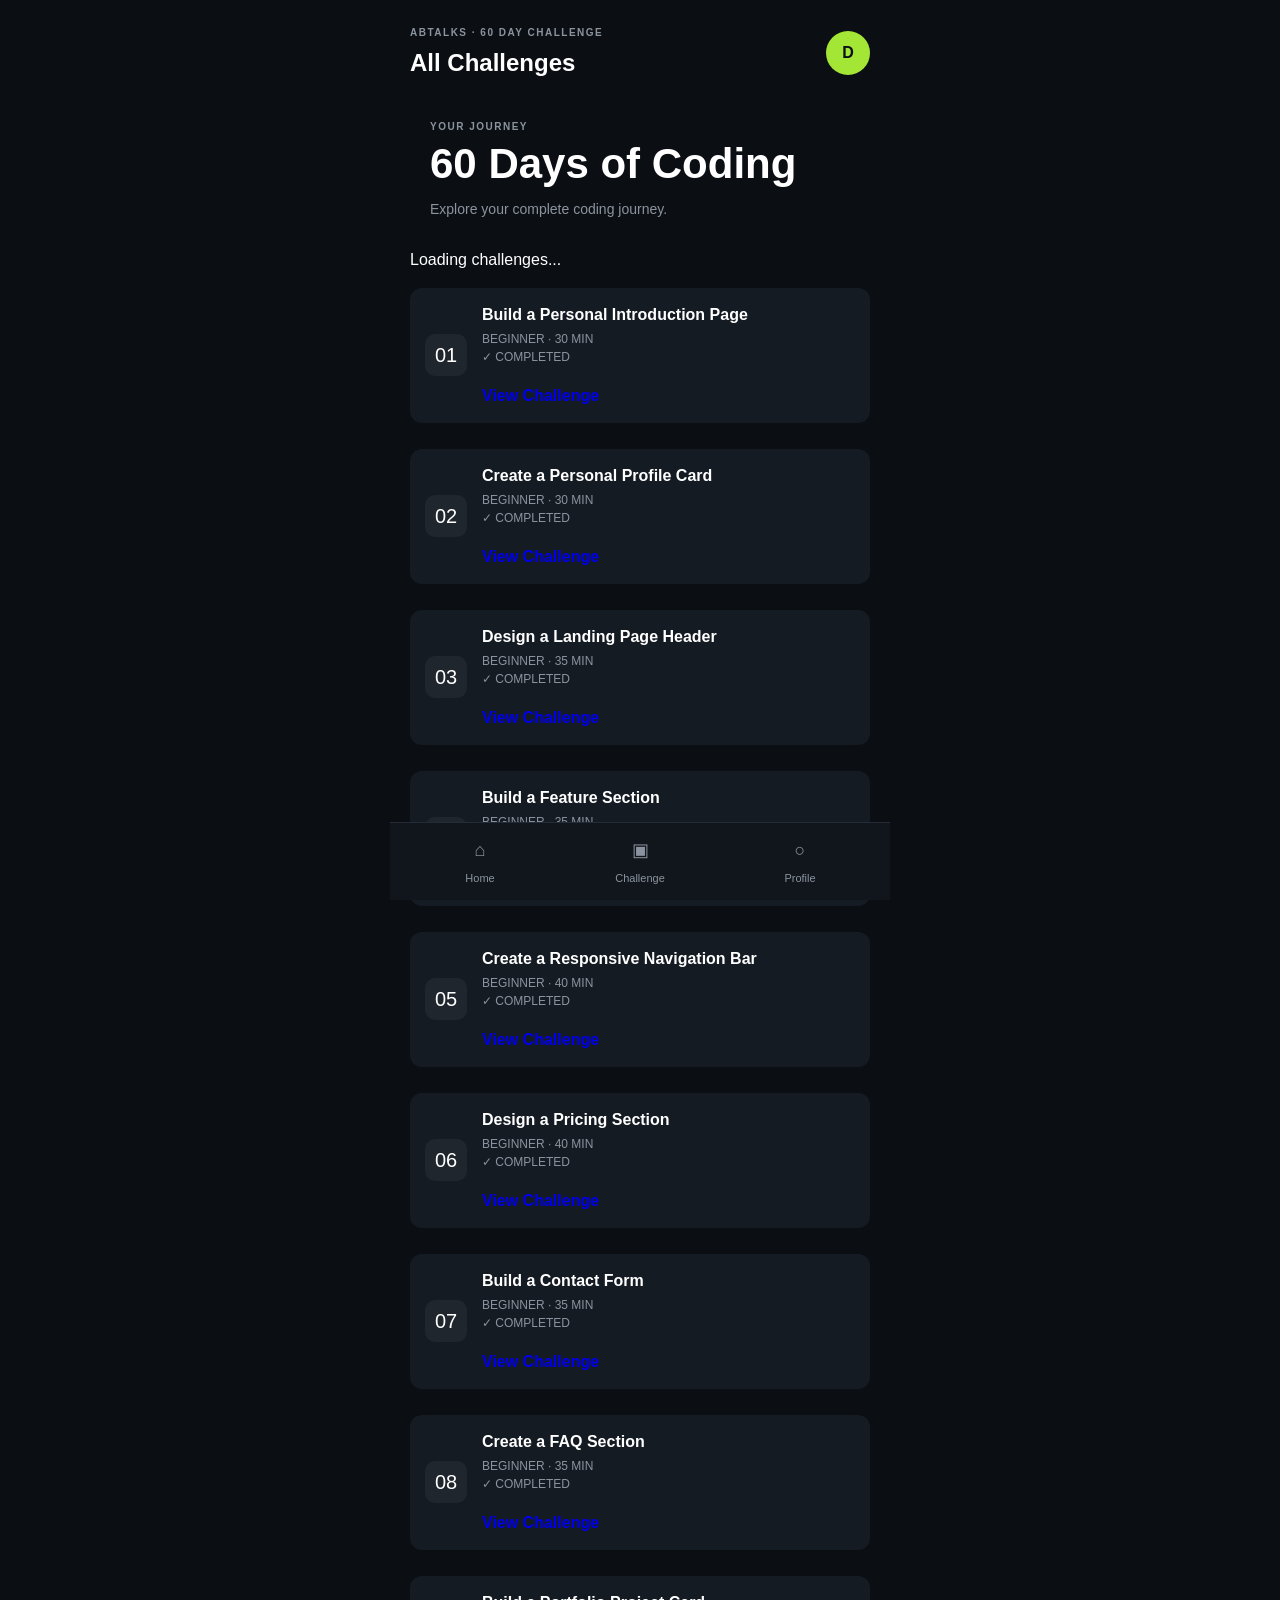
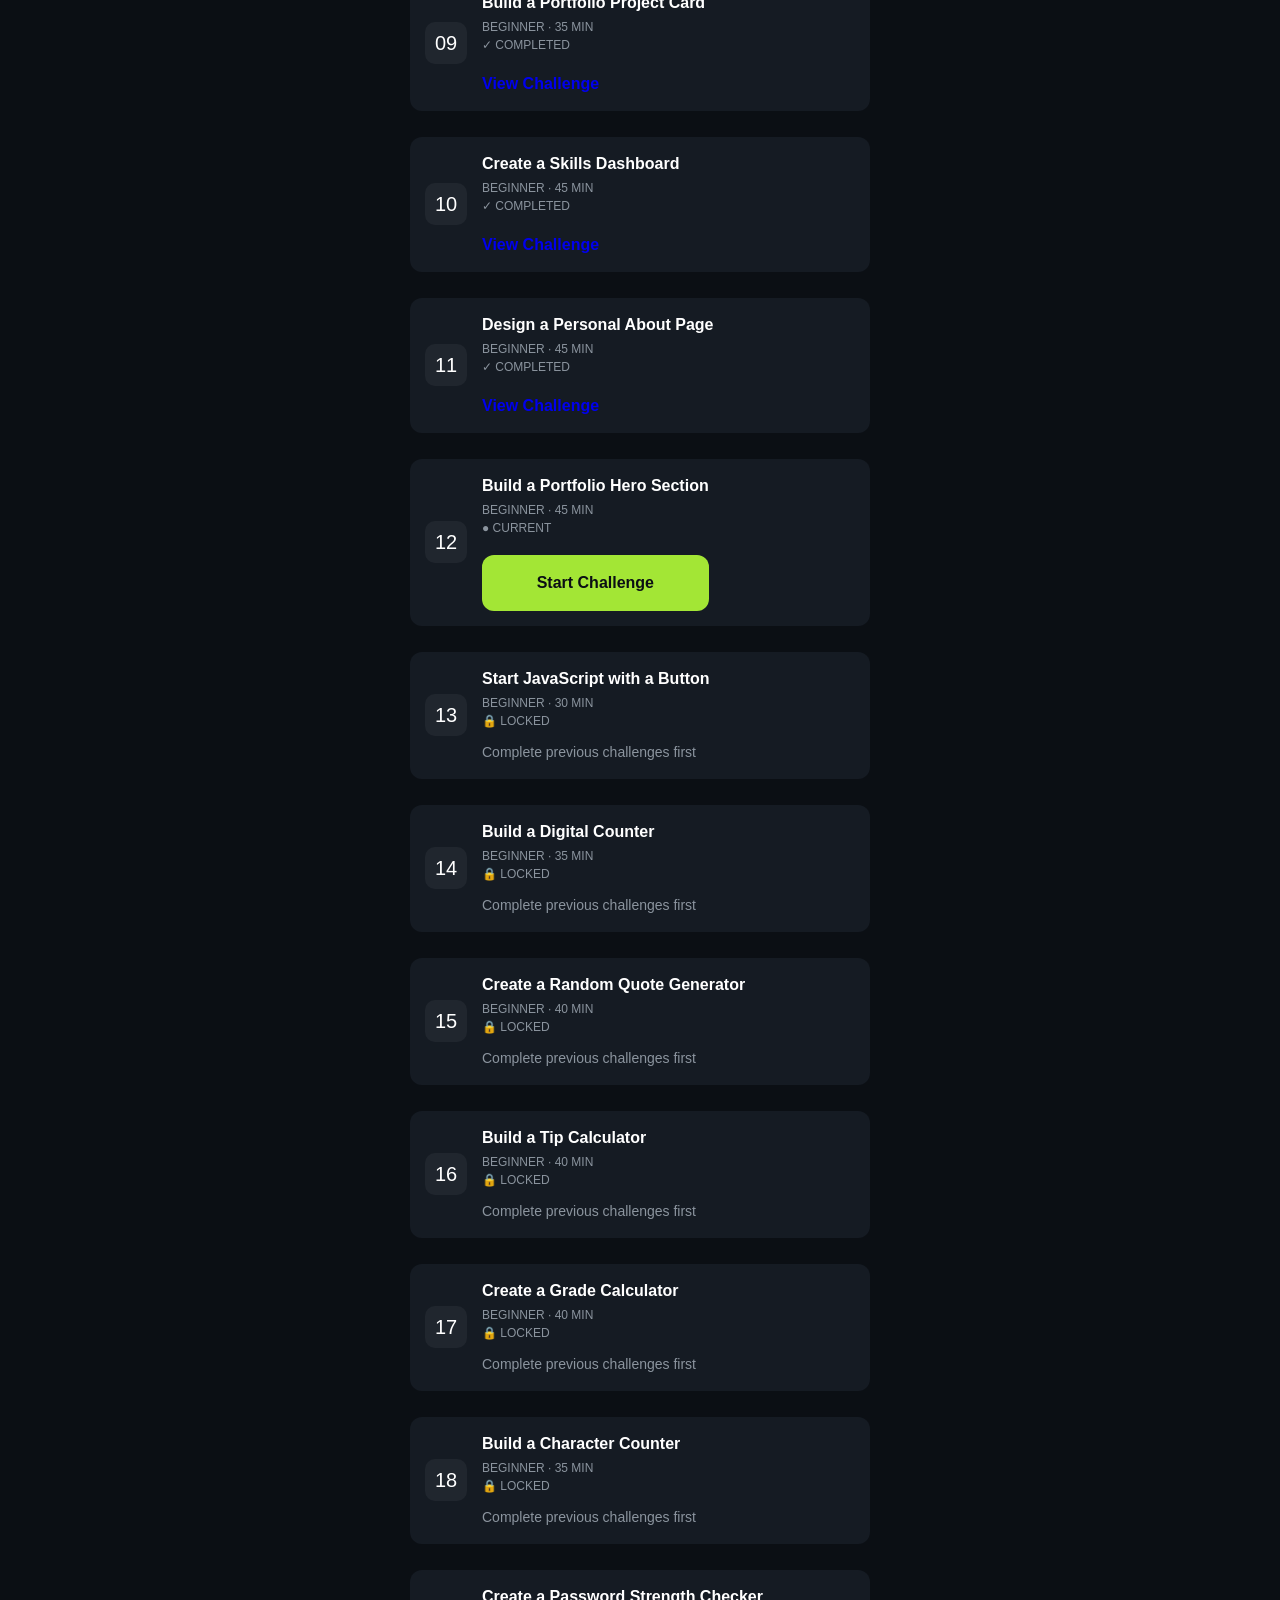
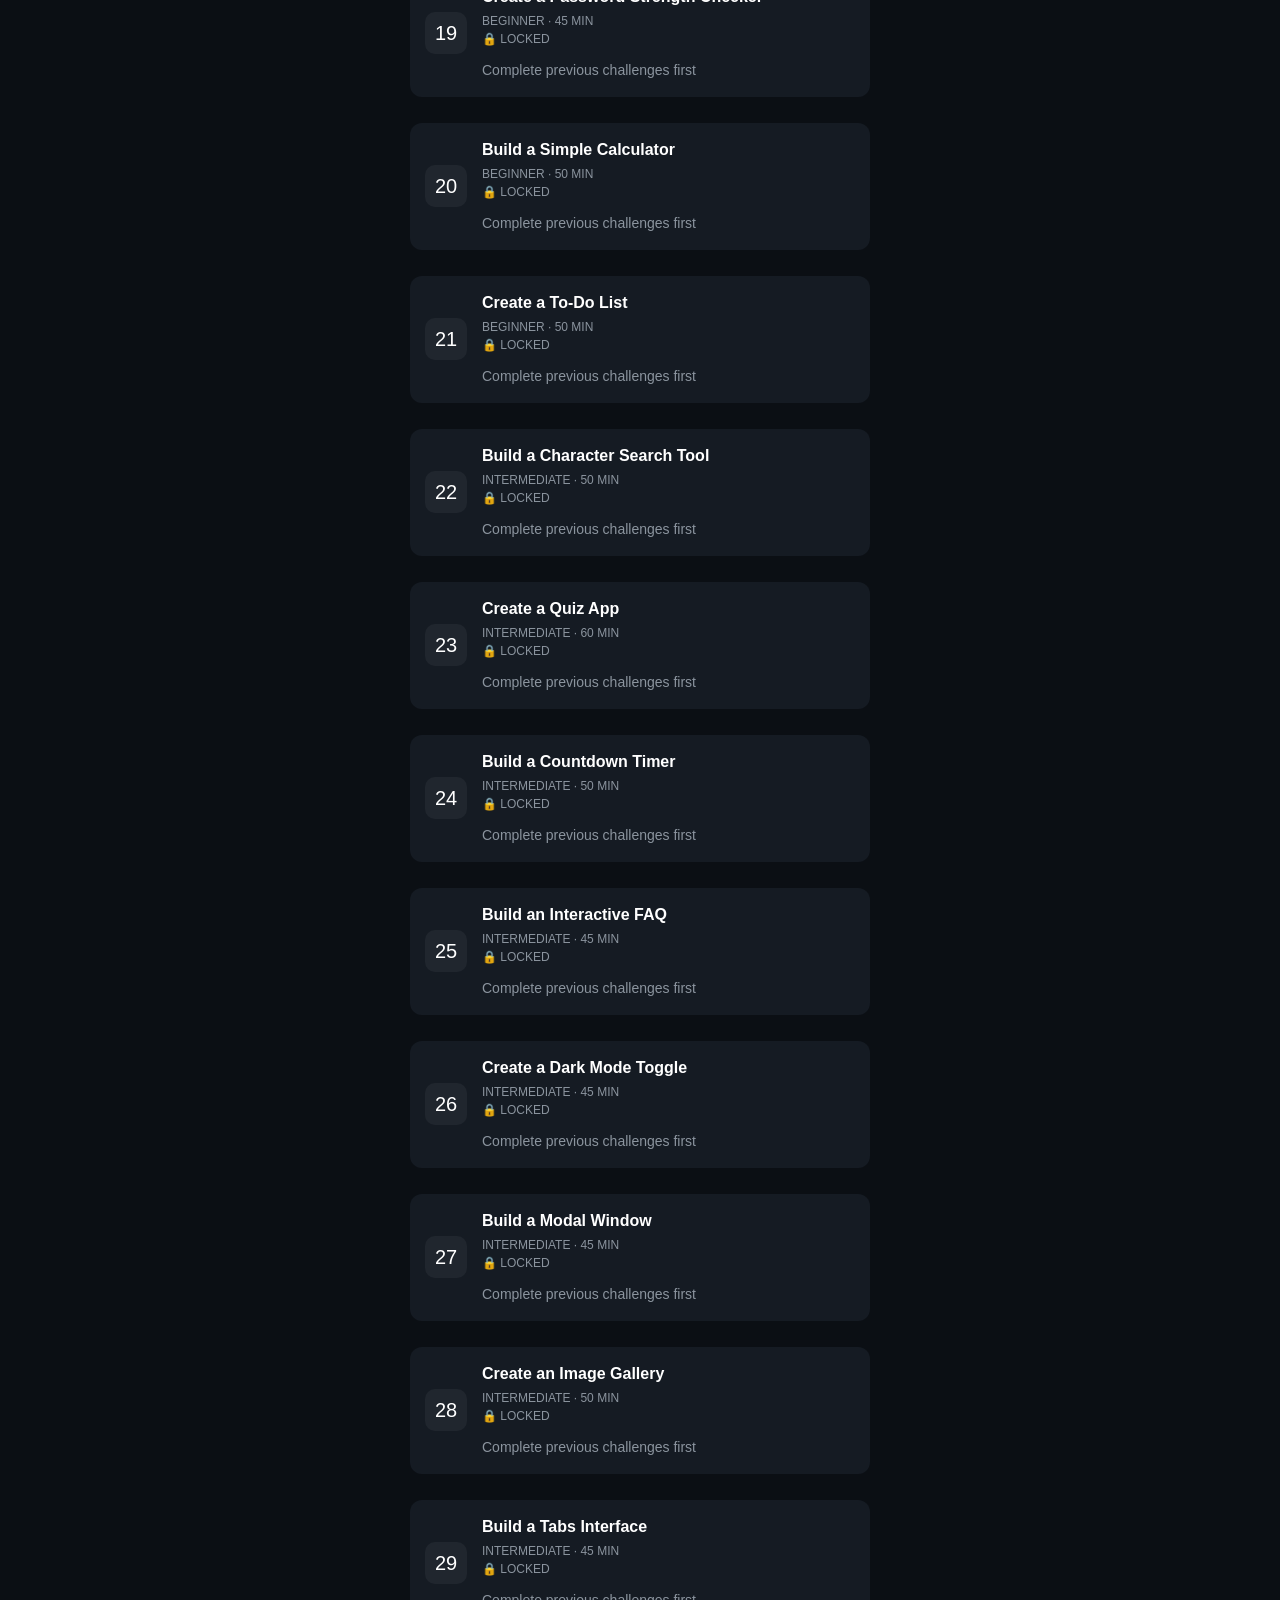
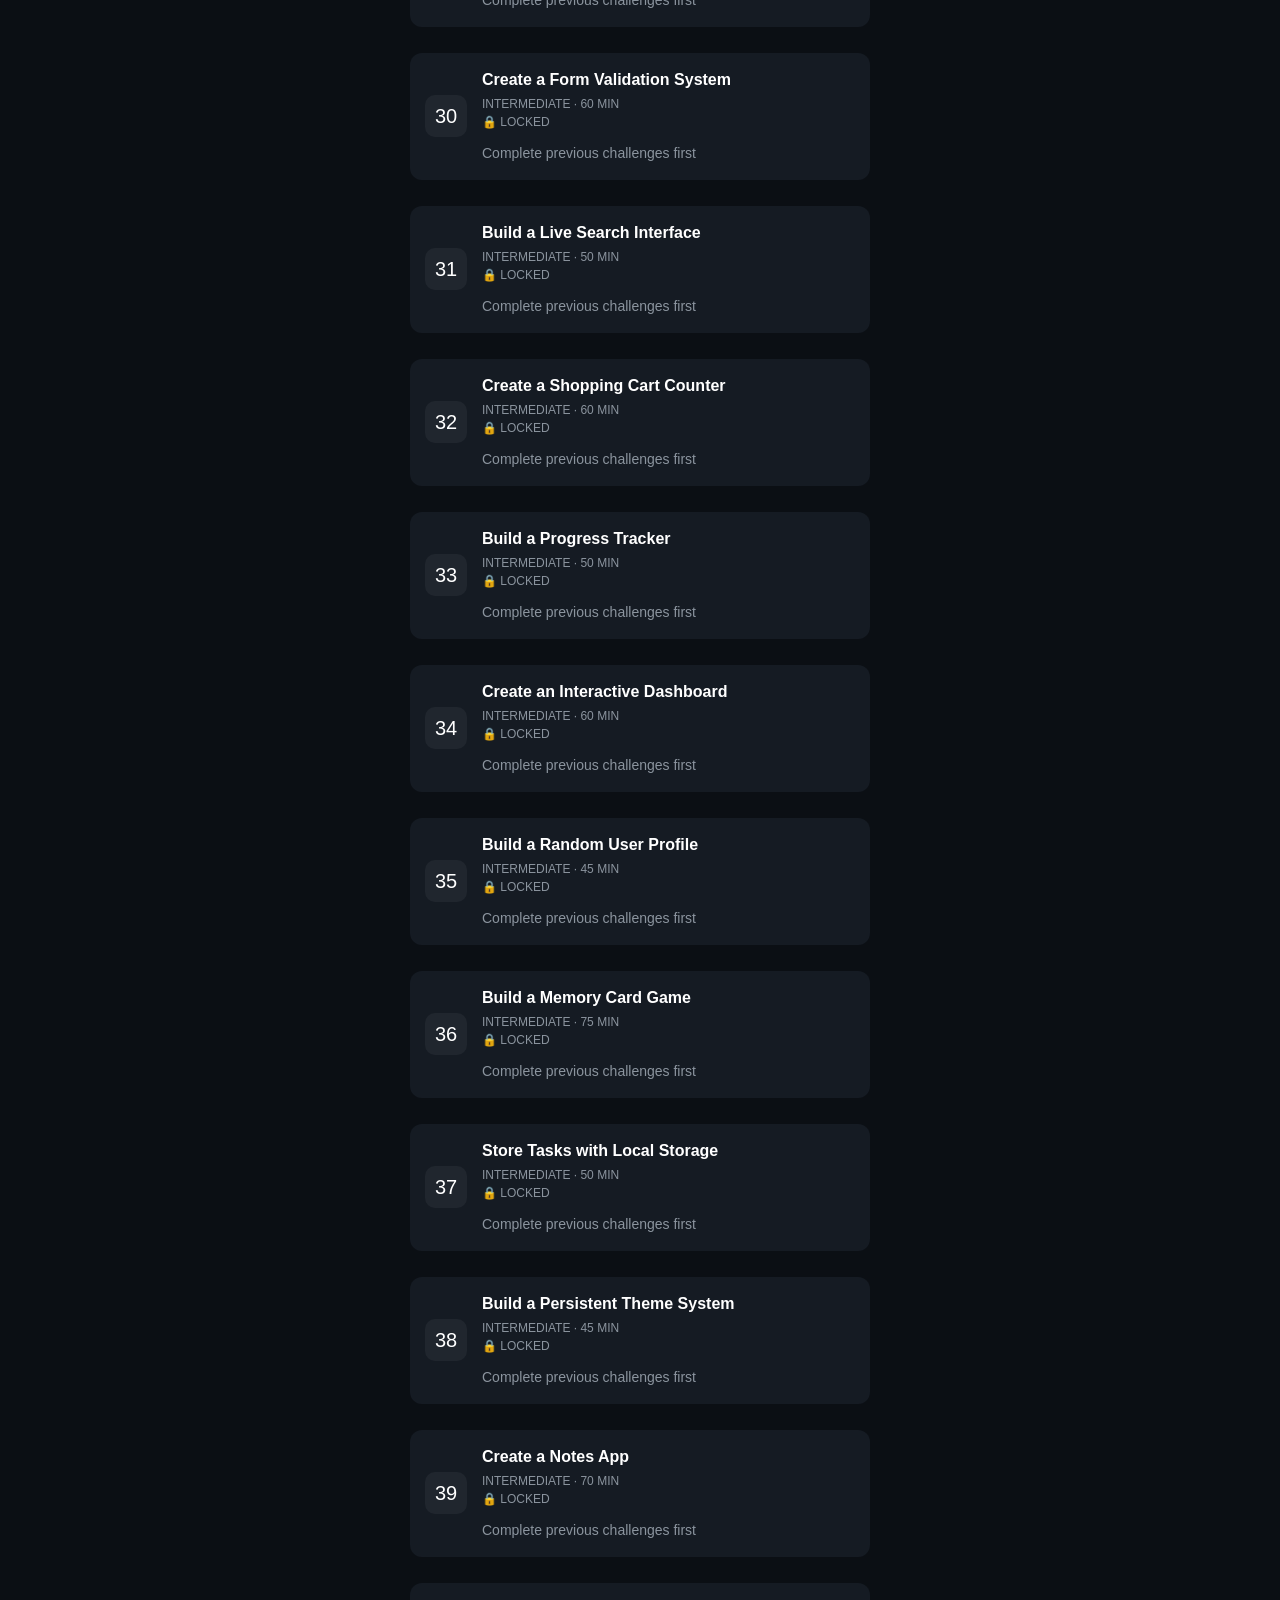
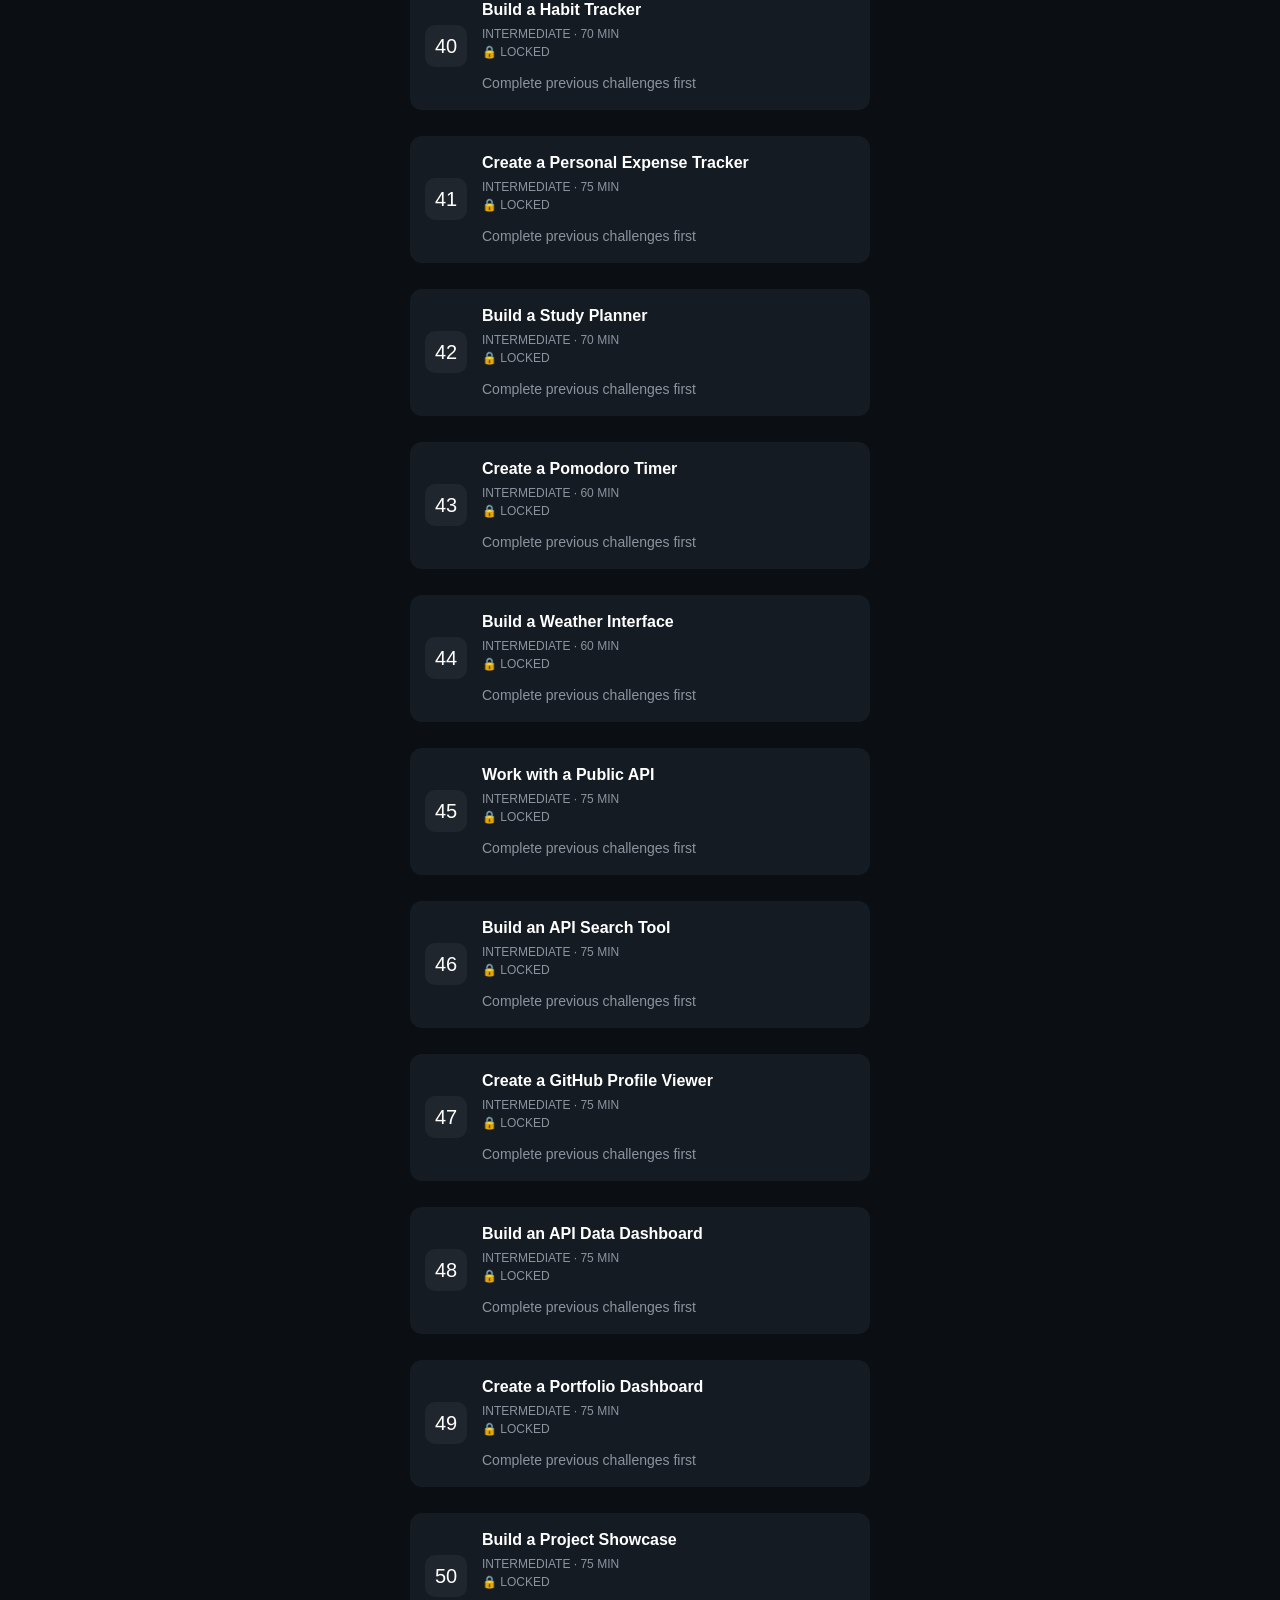
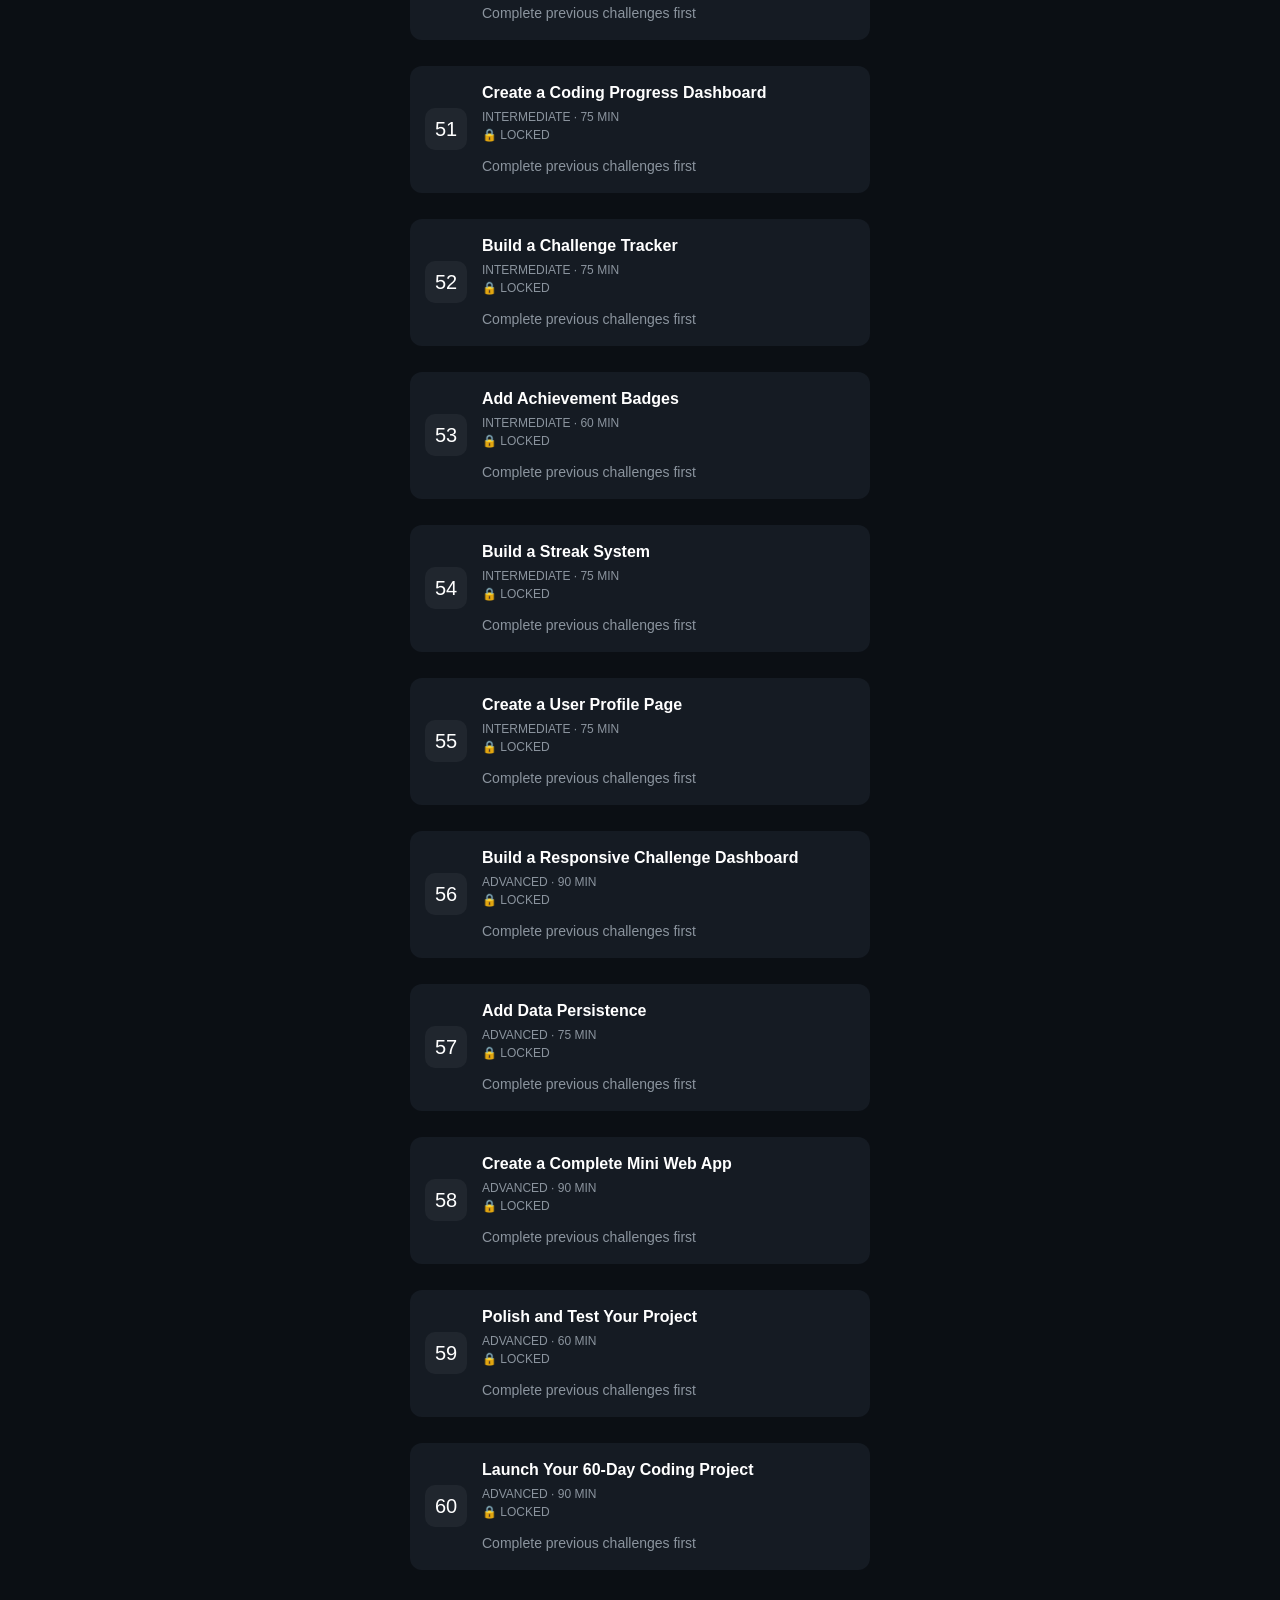
==== challenges.html @ f787226c "Add challenges.html for 60 Day Challenge" ====
<!DOCTYPE html>
<html lang="en">

<head>
    <meta charset="UTF-8">
    <meta name="viewport" content="width=device-width, initial-scale=1.0">

    <title>ABTalks - All Challenges</title>

    <link rel="stylesheet" href="style.css">
</head>

<body>

    <header class="dashboard-header">

        <div>
            <p class="small-text">
                ABTALKS · 60 DAY CHALLENGE
            </p>

            <h2>
                All Challenges
            </h2>
        </div>

        <div class="profile-circle">
            D
        </div>

    </header>


    <main>

        <section class="challenge-info">

            <p class="small-text">
                YOUR JOURNEY
            </p>

            <h1>
                60 Days of Coding
            </h1>

            <p class="muted-text">
                Explore your complete coding journey.
            </p>

        </section>


        <section class="achievement-list" id="challenge-list">

            Loading challenges...

        </section>

    </main>


    <nav class="bottom-nav">

        <a href="index.html">

            <span>⌂</span>
            Home

        </a>


        <a href="dashboard.html">

            <span>▣</span>
            Challenge

        </a>


        <a href="profile.html">

            <span>○</span>
            Profile

        </a>

    </nav>


    <script src="challenges.js"></script>


    <script>

        const challengeList =
            document.getElementById("challenge-list");


        const saved =
            localStorage.getItem(
                "abtalks-dashboard-state"
            );


        let currentDay = 12;


        if(saved)
        {

            try
            {

                const state =
                    JSON.parse(saved);


                currentDay =
                    Number(state.currentDay) || 12;

            }
            catch(error)
            {

                currentDay = 12;

            }

        }


        challenges.forEach(challenge =>
        {

            const card =
                document.createElement("div");


            card.className =
                "achievement";


            const completed =
                challenge.day < currentDay;


            const current =
                challenge.day === currentDay;


            let status = "";


            if(completed)
            {

                status =
                    "✓ COMPLETED";

            }
            else if(current)
            {

                status =
                    "● CURRENT";

            }
            else
            {

                status =
                    "🔒 LOCKED";

            }


            let action = "";


            if(completed)
            {

                action = `
                    <a href="challenge.html?day=${challenge.day}"
                       class="secondary-button">
                        View Challenge
                    </a>
                `;

            }
            else if(current)
            {

                action = `
                    <a href="challenge.html?day=${challenge.day}"
                       class="primary-button">
                        Start Challenge
                    </a>
                `;

            }
            else
            {

                action = `
                    <span class="muted-text">
                        Complete previous challenges first
                    </span>
                `;

            }


            card.innerHTML = `

                <div class="achievement-icon">
                    ${String(challenge.day).padStart(2, "0")}
                </div>


                <div>

                    <h4>
                        ${challenge.title}
                    </h4>


                    <p>
                        ${challenge.level} · ${challenge.time}
                    </p>


                    <p>
                        ${status}
                    </p>


                    <div style="margin-top: 10px;">
                        ${action}
                    </div>

                </div>

            `;


            challengeList.appendChild(card);

        });

    </script>

</body>

</html>
---- style.css ----
/* ================================
   GLOBAL STYLES
================================ */

* {
    margin: 0;
    padding: 0;
    box-sizing: border-box;
}

body {
    background-color: #0b0f14;
    color: #ffffff;
    font-family: Arial, sans-serif;
    line-height: 1.5;
}


/* ================================
   COMMON CONTAINER
================================ */

.navbar,
main {
    width: 100%;
    max-width: 500px;
    margin: auto;
    padding-left: 20px;
    padding-right: 20px;
}

main {
    padding-bottom: 120px;
}


/* ================================
   NAVBAR
================================ */

.navbar {
    min-height: 70px;
    display: flex;
    justify-content: space-between;
    align-items: center;
    border-bottom: 1px solid #20262e;
}

.logo {
    font-size: 22px;
    font-weight: bold;
    letter-spacing: -1px;
}

.nav-label {
    font-size: 10px;
    color: #8b949e;
    letter-spacing: 1px;
}


/* ================================
   HERO SECTION
================================ */

.hero {
    padding-top: 80px;
    padding-bottom: 60px;
}

.eyebrow {
    color: #a3e635;
    font-size: 12px;
    font-weight: bold;
    letter-spacing: 2px;
    margin-bottom: 20px;
}

.hero h1 {
    font-size: 48px;
    line-height: 1;
    letter-spacing: -2px;
    margin-bottom: 25px;
}

.hero-description {
    color: #9ca3af;
    font-size: 17px;
    line-height: 1.6;
    margin-bottom: 30px;
}


/* ================================
   BUTTON
================================ */

.primary-button {
    display: block;
    width: 100%;
    padding: 16px;
    background-color: #a3e635;
    color: #0b0f14;
    text-align: center;
    text-decoration: none;
    font-weight: bold;
    border-radius: 12px;
    border: none;
    cursor: pointer;
    font-family: inherit;
}


/* ================================
   STATS
================================ */

.stats {
    display: flex;
    justify-content: space-between;
    padding: 25px 0;
    border-top: 1px solid #20262e;
    border-bottom: 1px solid #20262e;
}

.stat {
    text-align: center;
    flex: 1;
}

.stat h2 {
    font-size: 30px;
}

.stat p {
    color: #8b949e;
    font-size: 12px;
    text-transform: uppercase;
}


/* ================================
   INFORMATION SECTIONS
================================ */

.how-it-works,
.why-section,
.final-cta {
    padding-top: 70px;
    padding-bottom: 40px;
}

.section-label {
    color: #a3e635;
    font-size: 11px;
    font-weight: bold;
    letter-spacing: 2px;
    margin-bottom: 12px;
}

.how-it-works h2,
.why-section h2,
.final-cta h2 {
    font-size: 32px;
    line-height: 1.1;
    margin-bottom: 30px;
}


/* ================================
   STEPS
================================ */

.step {
    display: flex;
    gap: 20px;
    padding: 20px 0;
    border-bottom: 1px solid #20262e;
}

.step > span {
    color: #a3e635;
    font-weight: bold;
    font-size: 13px;
}

.step h3 {
    margin-bottom: 5px;
}

.step p {
    color: #8b949e;
    font-size: 14px;
}


/* ================================
   WHY SECTION
================================ */

.why-section {
    border-top: 1px solid #20262e;
}

.why-section > p:last-child {
    color: #9ca3af;
    font-size: 16px;
}


/* ================================
   FINAL CTA
================================ */

.final-cta {
    padding-bottom: 80px;
}


/* ================================
   DASHBOARD HEADER
================================ */

.dashboard-header {
    max-width: 500px;
    margin: 0 auto 22px;
    padding: 25px 20px 16px;
    display: flex;
    justify-content: space-between;
    align-items: center;
}

.small-text {
    color: #8b949e;
    font-size: 10px;
    font-weight: bold;
    letter-spacing: 1.5px;
    margin-bottom: 5px;
}

.profile-circle {
    width: 44px;
    height: 44px;
    border-radius: 50%;
    background-color: #a3e635;
    color: #0b0f14;
    display: flex;
    align-items: center;
    justify-content: center;
    font-weight: bold;
}


/* ================================
   CHALLENGE INFORMATION
================================ */

.challenge-info {
    max-width: 500px;
    margin: 0 auto 26px;
    padding: 0 20px;
}

.challenge-info h1 {
    font-size: 42px;
    margin: 8px 0 12px;
    line-height: 1.05;
}

.challenge-info .muted-text {
    margin-top: 10px;
    color: #8b949e;
    font-size: 14px;
    line-height: 1.7;
    max-width: 90%;
}

.challenge-info h1 span {
    color: #8b949e;
    font-size: 22px;
}

.muted-text {
    color: #8b949e;
    font-size: 14px;
}


/* ================================
   CURRENT STREAK
================================ */

.streak-card {
    max-width: 460px;
    margin: 0 auto 24px;
    padding: 24px;
    background-color: #151b23;
    border-radius: 20px;
    border: 1px solid rgba(163, 230, 53, 0.12);
    box-shadow: 0 10px 24px rgba(0, 0, 0, 0.18);
}

.streak-top {
    display: flex;
    justify-content: space-between;
    align-items: center;
    margin-bottom: 18px;
}

.streak-top span {
    color: #a3e635;
    font-size: 11px;
    font-weight: 700;
    letter-spacing: 1px;
    text-transform: uppercase;
}

.streak-card h2 {
    font-size: 46px;
    margin-bottom: 14px;
}

.streak-card p {
    color: #8b949e;
    font-size: 14px;
    line-height: 1.7;
}

/* ================================
   PROGRESS BAR
================================ */

.progress-section {
    max-width: 460px;
    margin: 0 auto 24px;
    padding: 0 20px 10px;
}

.section-heading {
    display: flex;
    justify-content: space-between;
    align-items: center;
    margin-bottom: 16px;
}

.section-heading h3 {
    font-size: 16px;
}

.section-heading strong {
    color: #a3e635;
}

.progress-bar {
    width: 100%;
    height: 8px;
    background-color: #252c35;
    border-radius: 20px;
    overflow: hidden;
}

.progress-fill {
    width: 20%;
    height: 100%;
    background-color: #a3e635;
    border-radius: 20px;
}


/* ================================
   MISSION CARD
================================ */

.mission-card {
    max-width: 460px;
    margin: 0 auto 34px;
    padding: 28px;
    background-color: #151b23;
    border-radius: 18px;
}

.mission-card h2 {
    font-size: 26px;
    line-height: 1.2;
    margin: 10px 0 14px;
}

.mission-card > p {
    color: #8b949e;
    line-height: 1.7;
    margin-bottom: 18px;
}

.mission-details {
    display: flex;
    gap: 10px;
    margin: 20px 0 24px;
}

.mission-details span {
    background-color: #20262e;
    padding: 7px 10px;
    border-radius: 8px;
    color: #c9d1d9;
    font-size: 11px;
}

.mission-card .primary-button {
    margin-top: 10px;
}


/* ================================
   ACHIEVEMENTS
================================ */

.achievements {
    max-width: 460px;
    margin: auto;
    padding: 0 20px 100px;
}

.achievement {
    display: flex;
    align-items: center;
    gap: 15px;
    padding: 15px;
    margin-bottom: 10px;
    background-color: #151b23;
    border-radius: 12px;
}

.achievement-icon {
    width: 42px;
    height: 42px;
    display: flex;
    align-items: center;
    justify-content: center;
    background-color: #20262e;
    border-radius: 10px;
    font-size: 20px;
}

.achievement h4 {
    margin-bottom: 3px;
}

.achievement p {
    color: #8b949e;
    font-size: 12px;
}


/* ================================
   BOTTOM NAVIGATION
================================ */

.bottom-nav {
    position: fixed;
    bottom: 0;
    left: 50%;
    transform: translateX(-50%);
    width: 100%;
    max-width: 500px;
    background-color: #11161d;
    border-top: 1px solid #252c35;
    display: flex;
    justify-content: space-around;
    padding: 14px 10px;
    z-index: 5;
}

.bottom-nav a {
    color: #8b949e;
    text-decoration: none;
    font-size: 11px;
    display: flex;
    flex-direction: column;
    align-items: center;
    gap: 6px;
    min-width: 60px;
}

.bottom-nav a span {
    font-size: 18px;
}

.bottom-nav a.active {
    color: #a3e635;
}


/* ================================
   RESPONSIVE DESIGN
================================ */

@media (max-width: 600px) {

    .hero h1 {
        font-size: 40px;
    }

    .challenge-info h1 {
        font-size: 36px;
    }

    .streak-card,
    .progress-section,
    .mission-card,
    .achievements {
        padding-left: 16px;
        padding-right: 16px;
    }

    .mission-card {
        margin-left: 0;
        margin-right: 0;
    }

    .progress-section {
        padding-bottom: 20px;
    }

}

/* 60-Day Challenge List */

#challenge-list {
    display: flex;
    flex-direction: column;
    gap: 16px;
}

#challenge-list .achievement {
    transition: transform 0.2s ease;
}

#challenge-list .achievement:hover {
    transform: translateY(-2px);
}

#challenge-list .achievement a {
    display: inline-block;
    margin-top: 8px;
    text-decoration: none;
    font-weight: 600;
}

/* Dashboard Action Buttons */

.dashboard-actions {
    display: flex;
    flex-wrap: wrap;
    gap: 10px;
    margin-top: 16px;
}

.dashboard-actions a {
    text-decoration: none;
}

.dashboard-actions .secondary-button {
    display: inline-block;
    padding: 10px 14px;
    font-size: 14px;
    border-radius: 8px;
}

.dashboard-actions .primary-button {
    text-decoration: none;
}
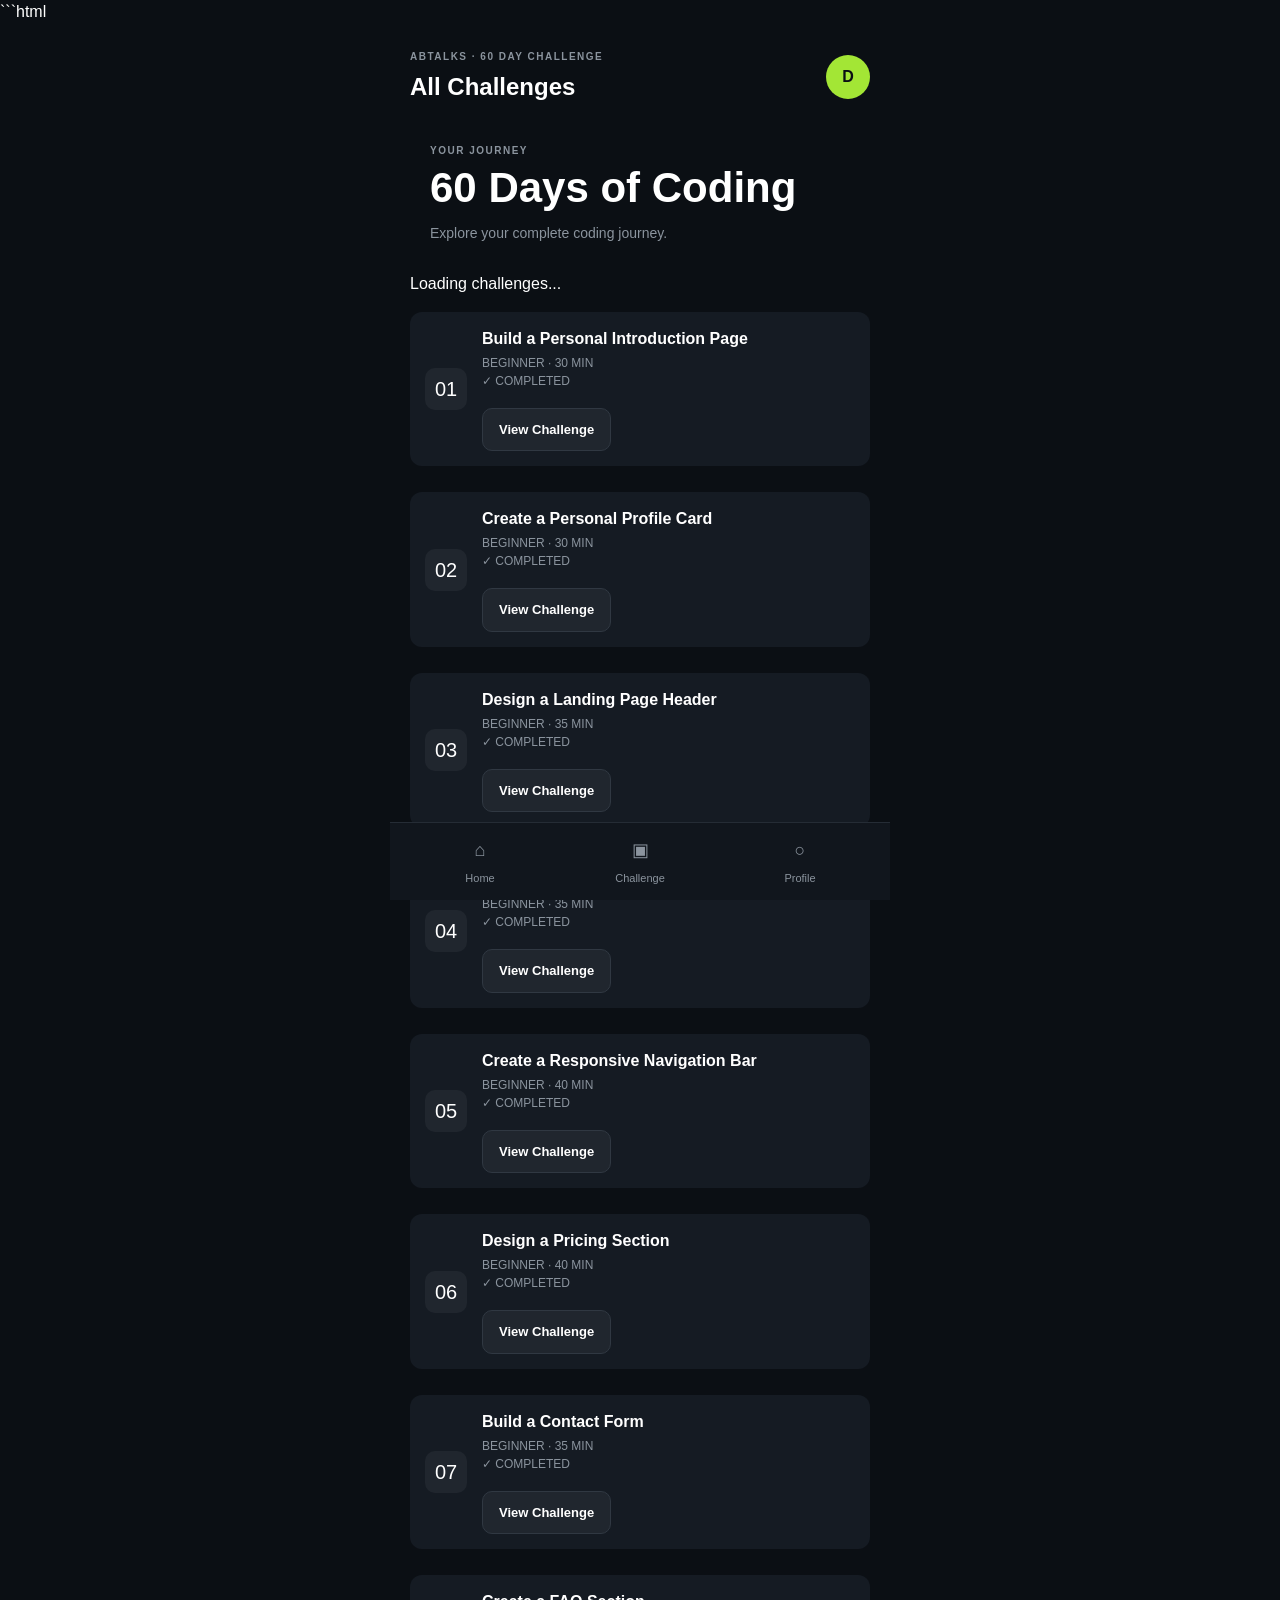
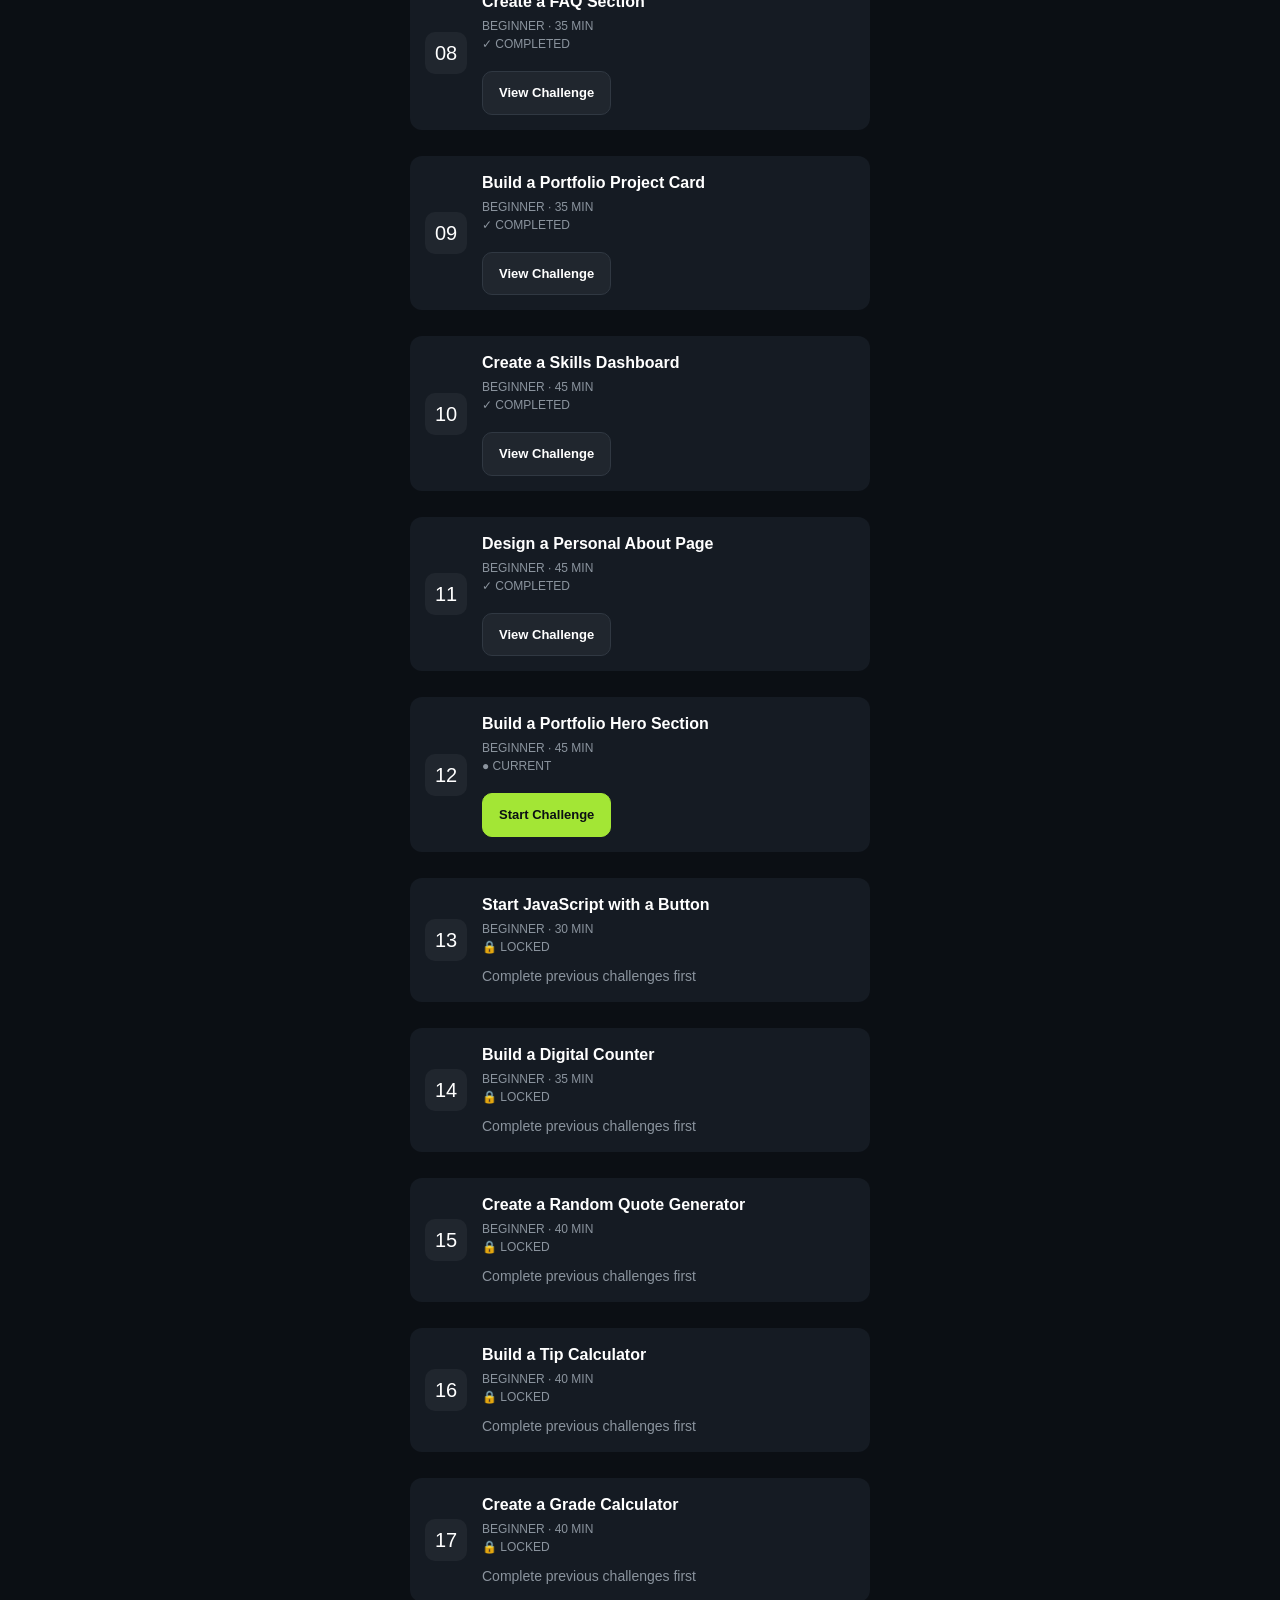
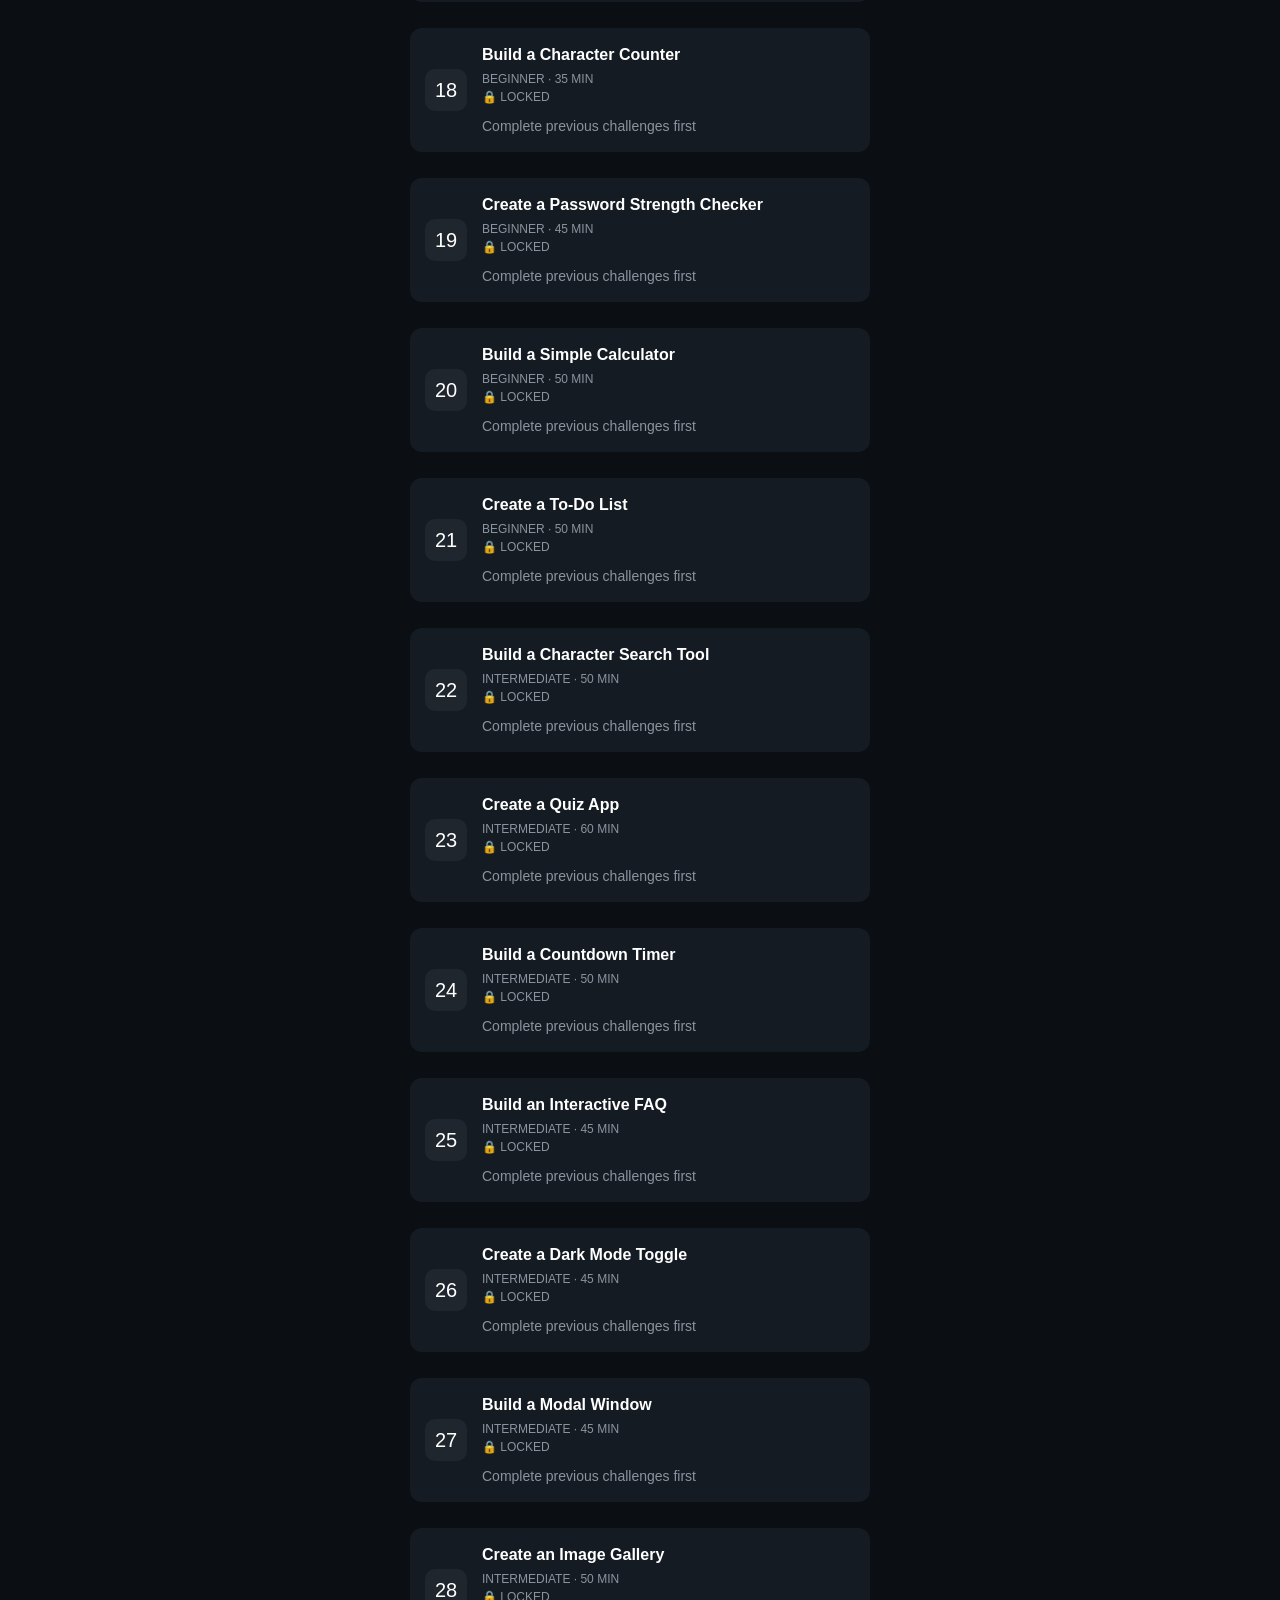
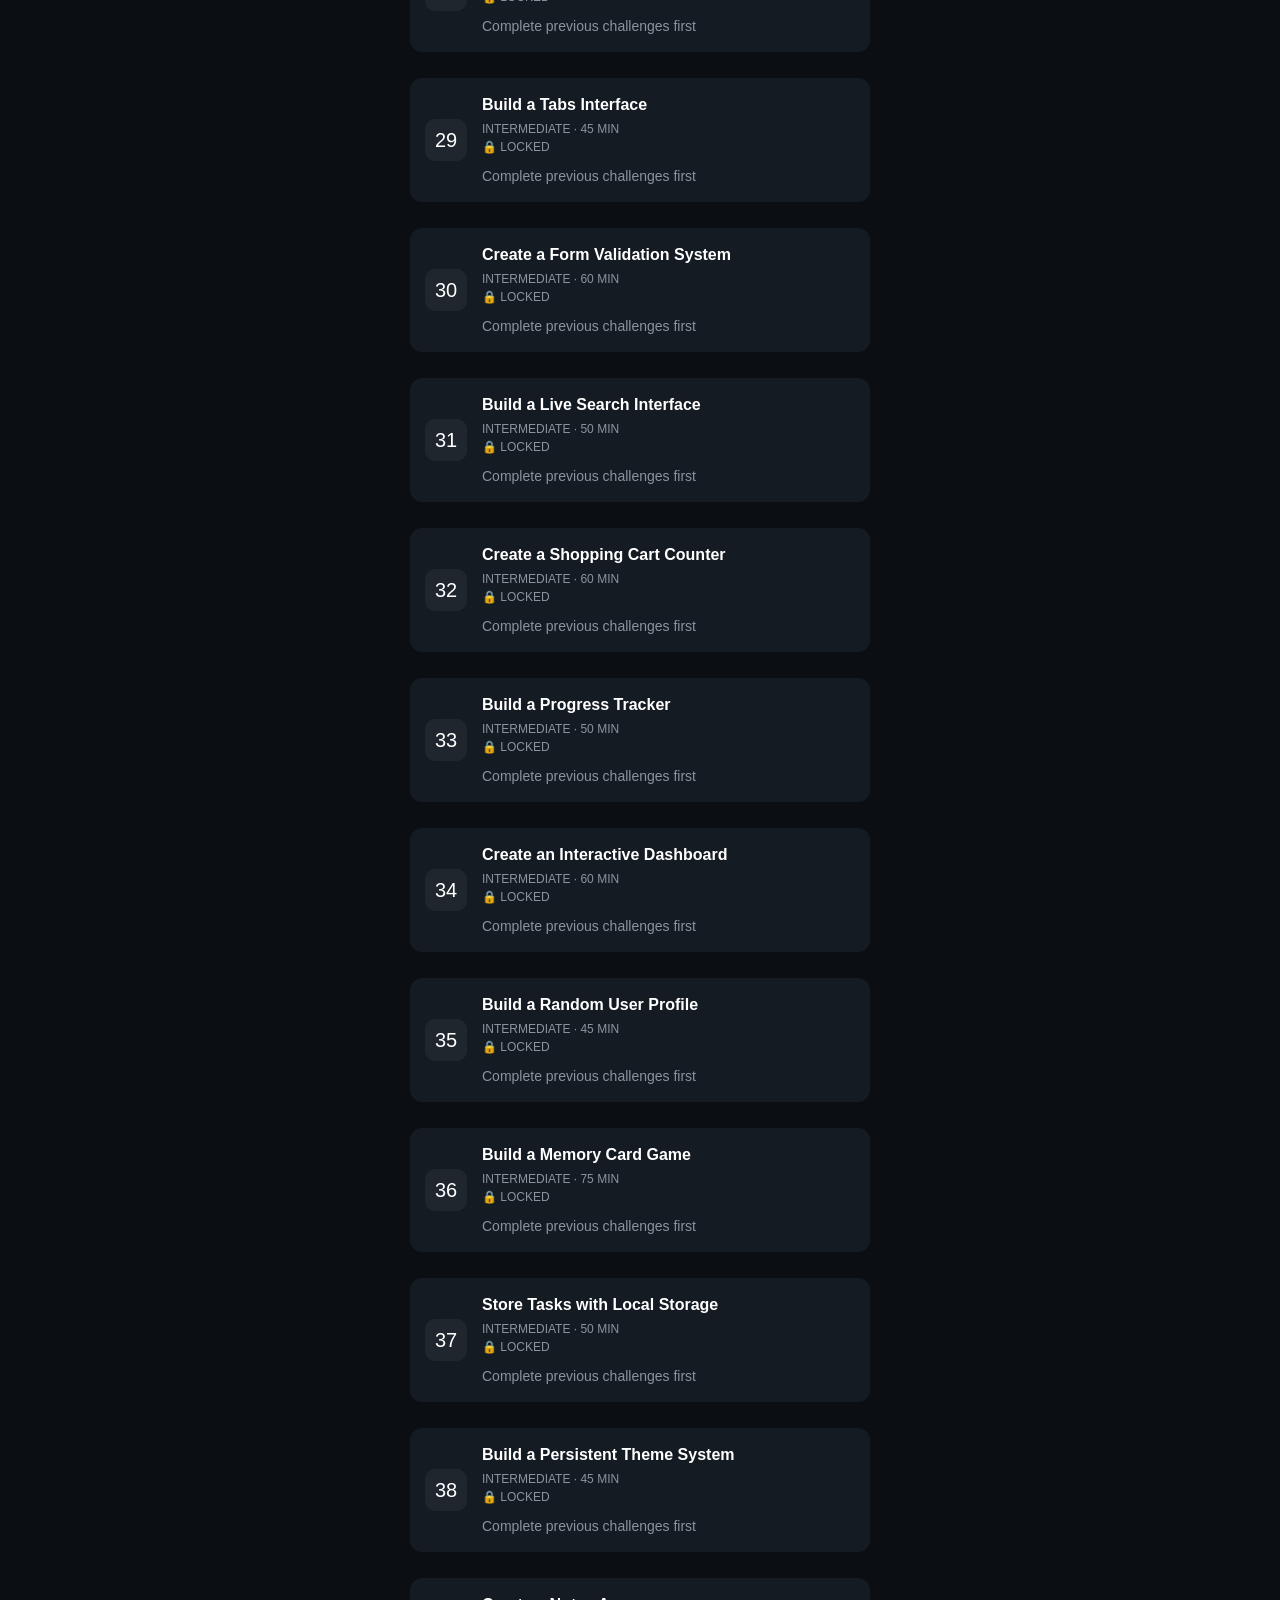
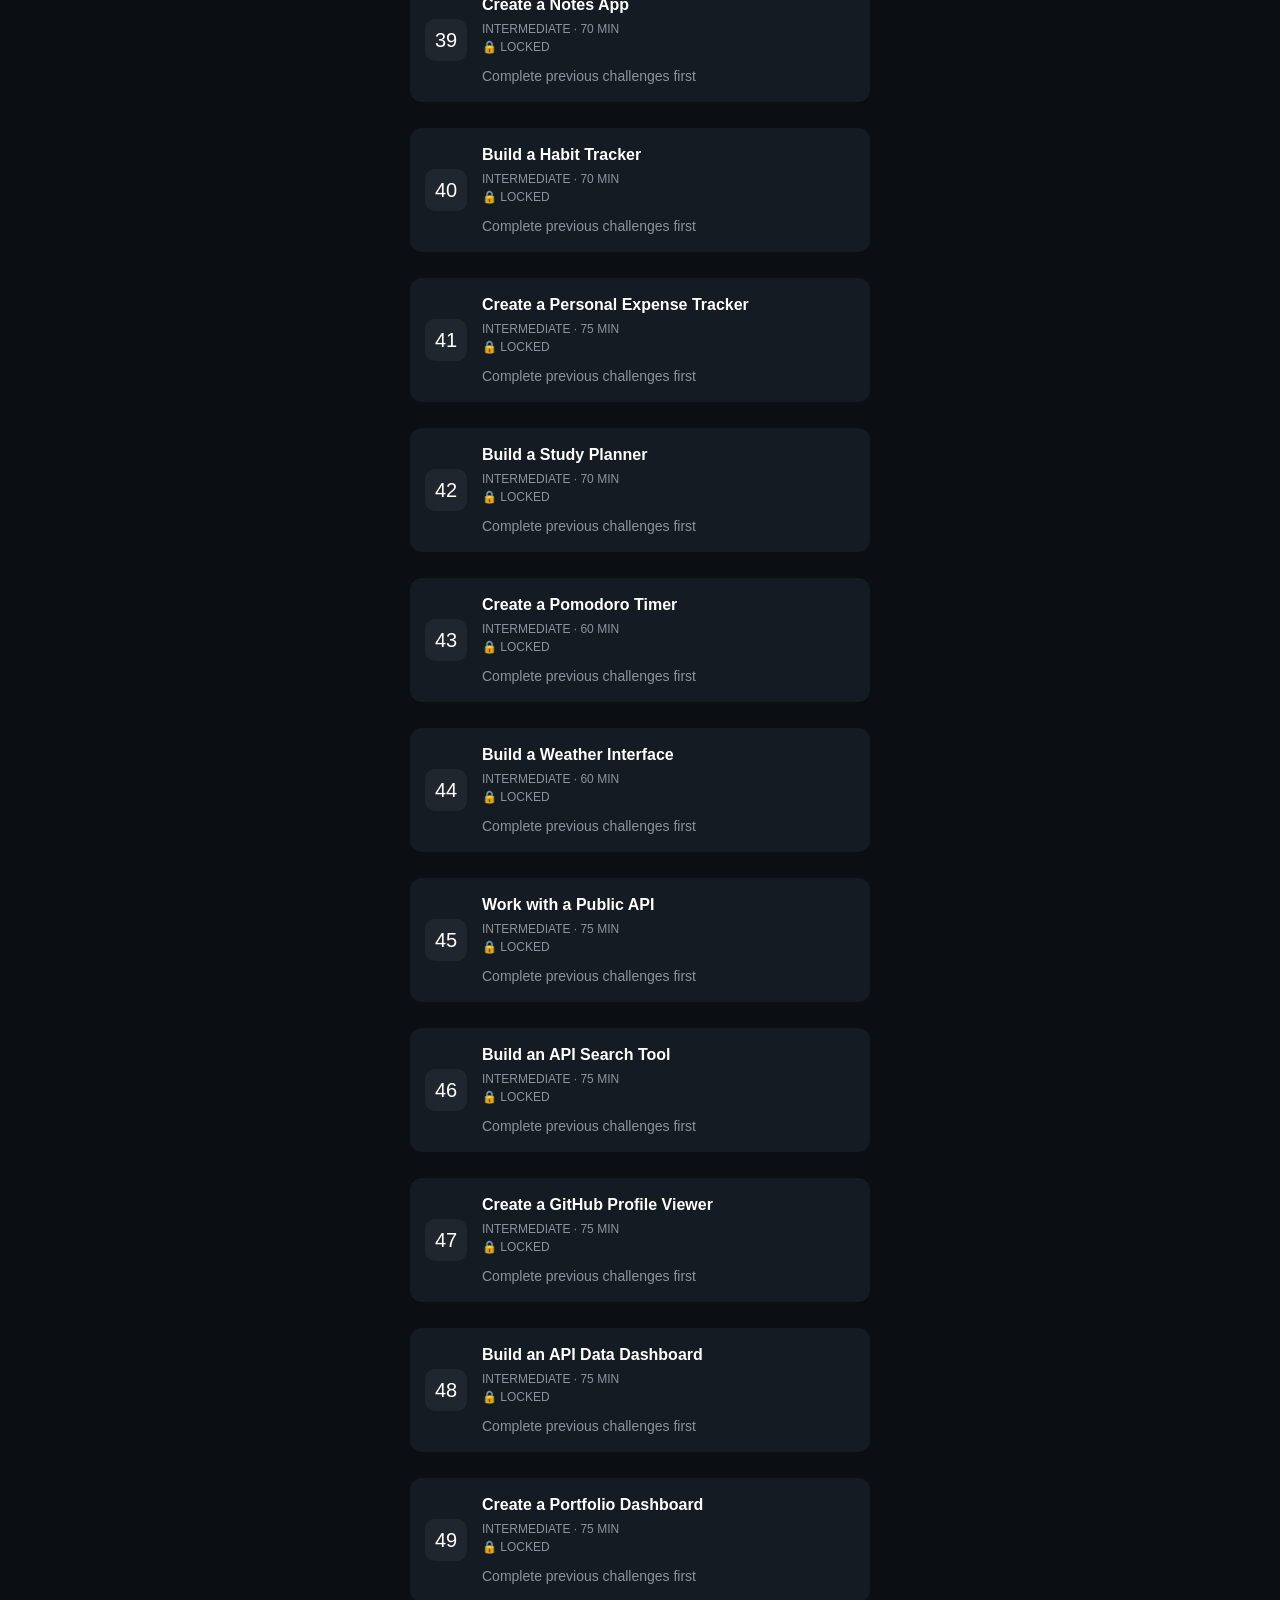
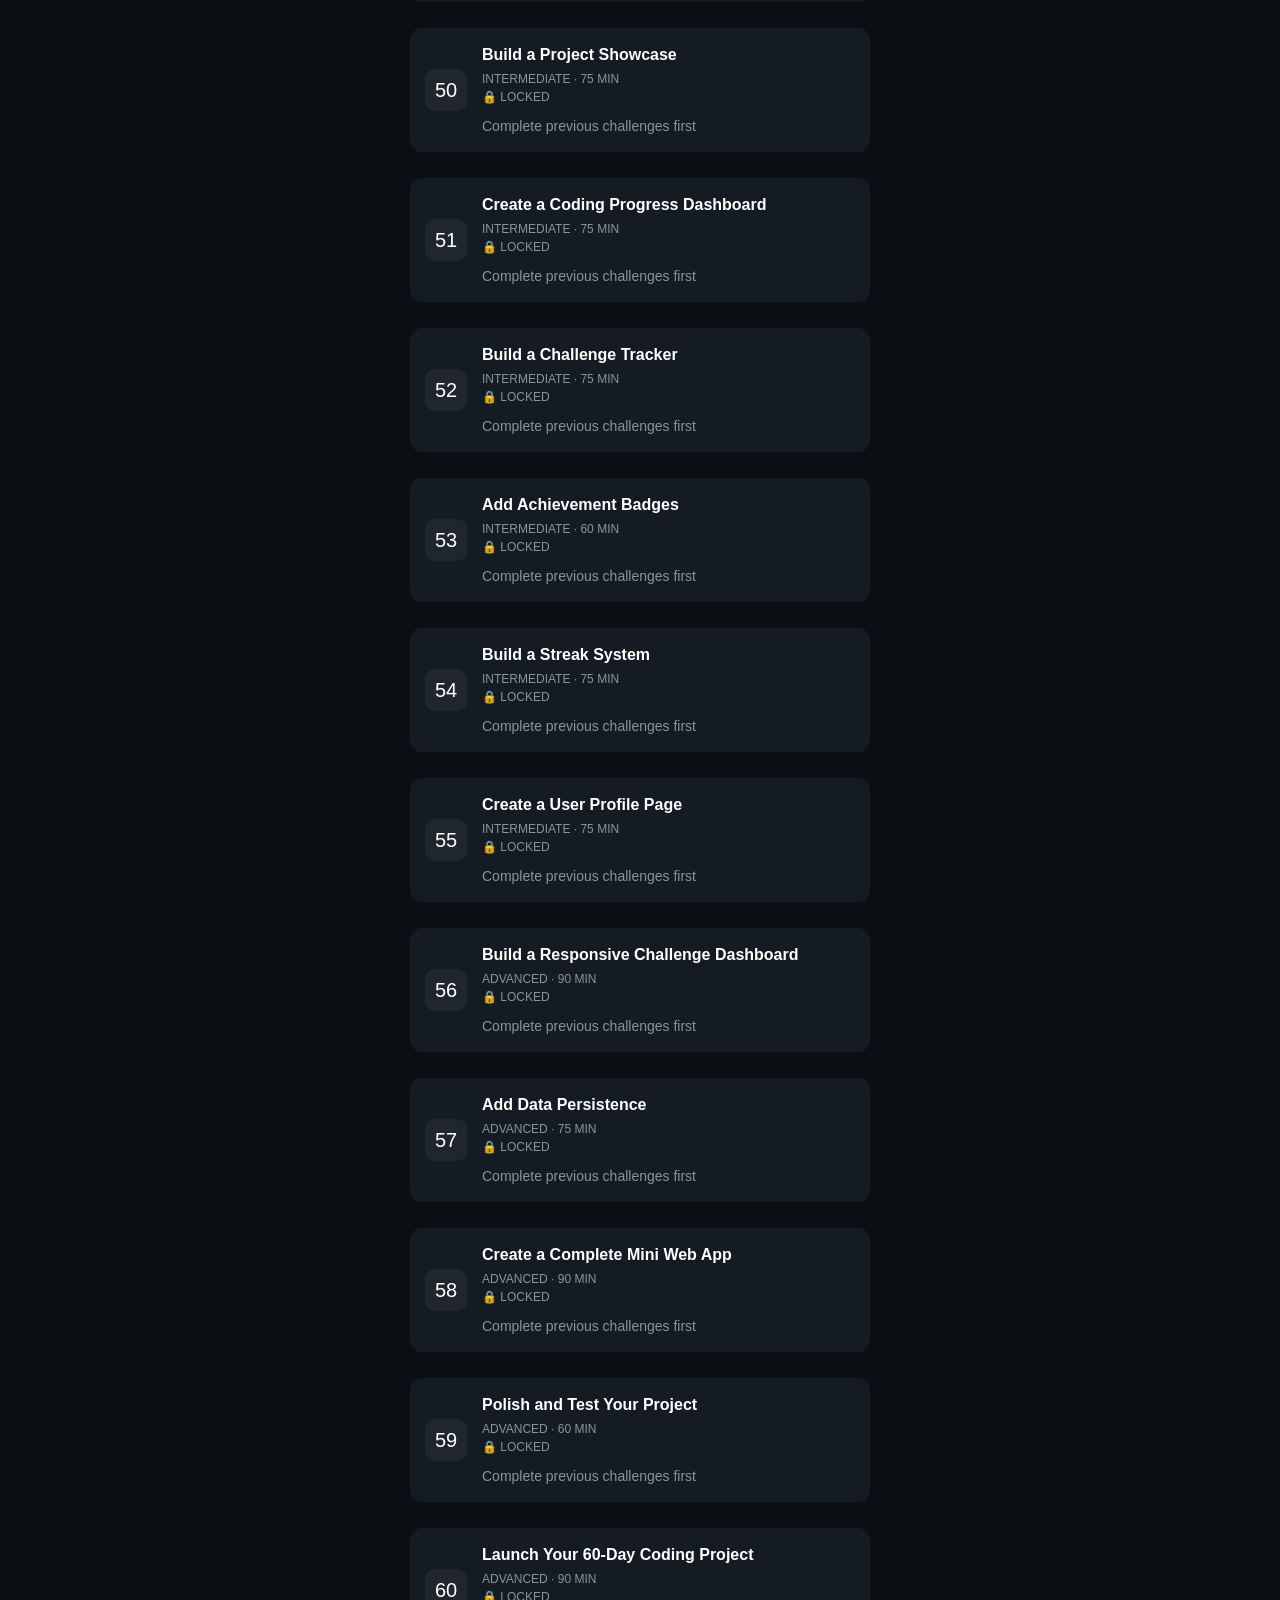
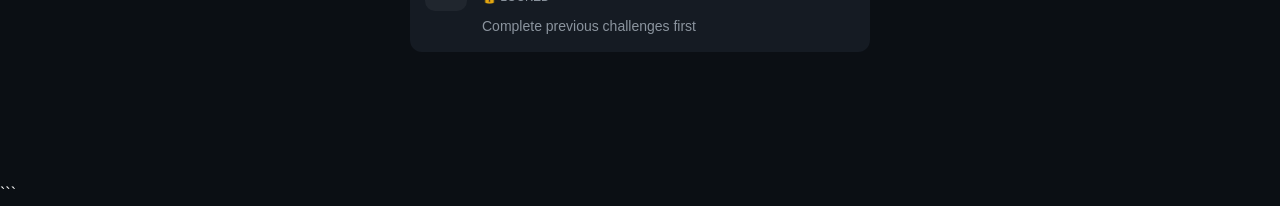
==== commit 0595991c: "Update challenges.html with new styles and structure Refactor HTML structure and improve styling for" ====
--- a/challenges.html
+++ b/challenges.html
@@ -1,20 +1,112 @@
+```html
 <!DOCTYPE html>
 <html lang="en">
 
 <head>
+
     <meta charset="UTF-8">
-    <meta name="viewport" content="width=device-width, initial-scale=1.0">
+
+    <meta name="viewport"
+          content="width=device-width, initial-scale=1.0">
 
     <title>ABTalks - All Challenges</title>
 
     <link rel="stylesheet" href="style.css">
+
+    <style>
+
+        /* Challenge page buttons */
+
+        .challenge-action {
+            display: inline-block;
+
+            padding: 11px 16px;
+
+            background-color: #20262e;
+
+            color: #ffffff !important;
+
+            text-decoration: none !important;
+
+            font-size: 13px;
+            font-weight: 600;
+
+            border: 1px solid #303842;
+
+            border-radius: 10px;
+
+            cursor: pointer;
+
+            transition:
+                background-color 0.2s ease,
+                border-color 0.2s ease,
+                transform 0.2s ease;
+        }
+
+
+        .challenge-action:link,
+        .challenge-action:visited,
+        .challenge-action:hover,
+        .challenge-action:active {
+            color: #ffffff !important;
+
+            text-decoration: none !important;
+        }
+
+
+        .challenge-action:hover {
+            background-color: #2a323c;
+
+            border-color: #3a444f;
+
+            transform: translateY(-1px);
+        }
+
+
+        .challenge-action:active {
+            background-color: #252d36;
+
+            transform: scale(0.98);
+        }
+
+
+        /* Current challenge button */
+
+        .challenge-action.current {
+            background-color: #a3e635;
+
+            color: #0b0f14 !important;
+
+            border-color: #a3e635;
+        }
+
+
+        .challenge-action.current:link,
+        .challenge-action.current:visited,
+        .challenge-action.current:hover,
+        .challenge-action.current:active {
+            color: #0b0f14 !important;
+
+            text-decoration: none !important;
+        }
+
+
+        .challenge-action.current:hover {
+            opacity: 0.9;
+        }
+
+    </style>
+
 </head>
 
+
 <body>
 
+
     <header class="dashboard-header">
 
         <div>
+
             <p class="small-text">
                 ABTALKS · 60 DAY CHALLENGE
             </p>
@@ -22,7 +114,9 @@
             <h2>
                 All Challenges
             </h2>
+
         </div>
+
 
         <div class="profile-circle">
             D
@@ -33,6 +127,7 @@
 
     <main>
 
+
         <section class="challenge-info">
 
             <p class="small-text">
@@ -50,20 +145,24 @@
         </section>
 
 
-        <section class="achievement-list" id="challenge-list">
+        <section class="achievement-list"
+                 id="challenge-list">
 
             Loading challenges...
 
         </section>
 
+
     </main>
 
 
     <nav class="bottom-nav">
 
+
         <a href="index.html">
 
             <span>⌂</span>
+
             Home
 
         </a>
@@ -72,6 +171,7 @@
         <a href="dashboard.html">
 
             <span>▣</span>
+
             Challenge
 
         </a>
@@ -80,9 +180,11 @@
         <a href="profile.html">
 
             <span>○</span>
+
             Profile
 
         </a>
+
 
     </nav>
 
@@ -105,7 +207,7 @@
         let currentDay = 12;
 
 
-        if(saved)
+        if (saved)
         {
 
             try
@@ -119,7 +221,7 @@
                     Number(state.currentDay) || 12;
 
             }
-            catch(error)
+            catch (error)
             {
 
                 currentDay = 12;
@@ -151,14 +253,14 @@
             let status = "";
 
 
-            if(completed)
+            if (completed)
             {
 
                 status =
                     "✓ COMPLETED";
 
             }
-            else if(current)
+            else if (current)
             {
 
                 status =
@@ -177,24 +279,30 @@
             let action = "";
 
 
-            if(completed)
+            if (completed)
             {
 
                 action = `
-                    <a href="challenge.html?day=${challenge.day}"
-                       class="secondary-button">
+                    <a
+                        href="challenge.html?day=${challenge.day}"
+                        class="challenge-action">
+
                         View Challenge
+
                     </a>
                 `;
 
             }
-            else if(current)
+            else if (current)
             {
 
                 action = `
-                    <a href="challenge.html?day=${challenge.day}"
-                       class="primary-button">
+                    <a
+                        href="challenge.html?day=${challenge.day}"
+                        class="challenge-action current">
+
                         Start Challenge
+
                     </a>
                 `;
 
@@ -204,7 +312,9 @@
 
                 action = `
                     <span class="muted-text">
+
                         Complete previous challenges first
+
                     </span>
                 `;
 
@@ -214,7 +324,9 @@
             card.innerHTML = `
 
                 <div class="achievement-icon">
+
                     ${String(challenge.day).padStart(2, "0")}
+
                 </div>
 
 
@@ -236,7 +348,9 @@
 
 
                     <div style="margin-top: 10px;">
+
                         ${action}
+
                     </div>
 
                 </div>
@@ -250,6 +364,8 @@
 
     </script>
 
+
 </body>
 
 </html>
+```
--- a/style.css
+++ b/style.css
@@ -1,3 +1,4 @@
+
 /* ================================
    GLOBAL STYLES
 ================================ */
@@ -92,22 +93,113 @@
 
 
 /* ================================
-   BUTTON
+   MAIN BUTTON
 ================================ */
 
 .primary-button {
     display: block;
     width: 100%;
     padding: 16px;
+
     background-color: #a3e635;
     color: #0b0f14;
+
     text-align: center;
     text-decoration: none;
+
     font-weight: bold;
     border-radius: 12px;
     border: none;
+
     cursor: pointer;
     font-family: inherit;
+
+    transition: opacity 0.2s ease,
+                transform 0.2s ease;
+}
+
+.primary-button:link,
+.primary-button:visited,
+.primary-button:hover,
+.primary-button:active {
+    color: #0b0f14;
+    text-decoration: none;
+}
+
+.primary-button:hover {
+    opacity: 0.9;
+    transform: translateY(-1px);
+}
+
+.primary-button:active {
+    transform: scale(0.98);
+}
+
+
+/* ================================
+   DASHBOARD ACTION BUTTONS
+================================ */
+
+.dashboard-actions {
+    display: flex;
+    flex-direction: column;
+    gap: 10px;
+    margin-top: 16px;
+}
+
+.dashboard-button {
+    display: block;
+    width: 100%;
+    padding: 12px 16px;
+
+    background-color: #20262e;
+    color: #ffffff;
+
+    text-align: center;
+    text-decoration: none;
+
+    font-size: 14px;
+    font-weight: 600;
+
+    border: 1px solid #303842;
+    border-radius: 10px;
+
+    cursor: pointer;
+
+    transition: background-color 0.2s ease,
+                border-color 0.2s ease,
+                transform 0.2s ease;
+}
+
+
+/* Prevent purple/orange browser link colors */
+
+.dashboard-button:link,
+.dashboard-button:visited {
+    color: #ffffff;
+    background-color: #20262e;
+    text-decoration: none;
+}
+
+
+/* Hover */
+
+.dashboard-button:hover {
+    color: #ffffff;
+    background-color: #2a323c;
+    border-color: #3a444f;
+    text-decoration: none;
+    transform: translateY(-1px);
+}
+
+
+/* Click */
+
+.dashboard-button:active {
+    color: #ffffff;
+    background-color: #252d36;
+    text-decoration: none;
+    transform: scale(0.98);
 }
 
 
@@ -119,6 +211,7 @@
     display: flex;
     justify-content: space-between;
     padding: 25px 0;
+
     border-top: 1px solid #20262e;
     border-bottom: 1px solid #20262e;
 }
@@ -225,6 +318,7 @@
     max-width: 500px;
     margin: 0 auto 22px;
     padding: 25px 20px 16px;
+
     display: flex;
     justify-content: space-between;
     align-items: center;
@@ -241,12 +335,16 @@
 .profile-circle {
     width: 44px;
     height: 44px;
+
     border-radius: 50%;
+
     background-color: #a3e635;
     color: #0b0f14;
+
     display: flex;
     align-items: center;
     justify-content: center;
+
     font-weight: bold;
 }
 
@@ -294,9 +392,12 @@
     max-width: 460px;
     margin: 0 auto 24px;
     padding: 24px;
+
     background-color: #151b23;
+
     border-radius: 20px;
     border: 1px solid rgba(163, 230, 53, 0.12);
+
     box-shadow: 0 10px 24px rgba(0, 0, 0, 0.18);
 }
 
@@ -304,13 +405,16 @@
     display: flex;
     justify-content: space-between;
     align-items: center;
+
     margin-bottom: 18px;
 }
 
 .streak-top span {
     color: #a3e635;
+
     font-size: 11px;
     font-weight: 700;
+
     letter-spacing: 1px;
     text-transform: uppercase;
 }
@@ -322,9 +426,11 @@
 
 .streak-card p {
     color: #8b949e;
+
     font-size: 14px;
     line-height: 1.7;
 }
+
 
 /* ================================
    PROGRESS BAR
@@ -340,6 +446,7 @@
     display: flex;
     justify-content: space-between;
     align-items: center;
+
     margin-bottom: 16px;
 }
 
@@ -354,7 +461,9 @@
 .progress-bar {
     width: 100%;
     height: 8px;
+
     background-color: #252c35;
+
     border-radius: 20px;
     overflow: hidden;
 }
@@ -362,7 +471,9 @@
 .progress-fill {
     width: 20%;
     height: 100%;
+
     background-color: #a3e635;
+
     border-radius: 20px;
 }
 
@@ -375,18 +486,22 @@
     max-width: 460px;
     margin: 0 auto 34px;
     padding: 28px;
+
     background-color: #151b23;
+
     border-radius: 18px;
 }
 
 .mission-card h2 {
     font-size: 26px;
     line-height: 1.2;
+
     margin: 10px 0 14px;
 }
 
 .mission-card > p {
     color: #8b949e;
+
     line-height: 1.7;
     margin-bottom: 18px;
 }
@@ -394,13 +509,17 @@
 .mission-details {
     display: flex;
     gap: 10px;
+
     margin: 20px 0 24px;
 }
 
 .mission-details span {
     background-color: #20262e;
+
     padding: 7px 10px;
+
     border-radius: 8px;
+
     color: #c9d1d9;
     font-size: 11px;
 }
@@ -417,6 +536,7 @@
 .achievements {
     max-width: 460px;
     margin: auto;
+
     padding: 0 20px 100px;
 }
 
@@ -424,20 +544,27 @@
     display: flex;
     align-items: center;
     gap: 15px;
+
     padding: 15px;
     margin-bottom: 10px;
+
     background-color: #151b23;
+
     border-radius: 12px;
 }
 
 .achievement-icon {
     width: 42px;
     height: 42px;
+
     display: flex;
     align-items: center;
     justify-content: center;
+
     background-color: #20262e;
+
     border-radius: 10px;
+
     font-size: 20px;
 }
 
@@ -452,33 +579,148 @@
 
 
 /* ================================
+   ALL CHALLENGES
+================================ */
+
+#challenge-list {
+    display: flex;
+    flex-direction: column;
+    gap: 16px;
+}
+
+#challenge-list .achievement {
+    transition: transform 0.2s ease;
+}
+
+#challenge-list .achievement:hover {
+    transform: translateY(-2px);
+}
+
+#challenge-list .achievement a {
+    display: inline-block;
+    margin-top: 8px;
+}
+
+
+/* ================================
+   SECONDARY BUTTON
+================================ */
+
+.secondary-button {
+    display: inline-block;
+    padding: 12px 16px;
+
+    background-color: #20262e;
+    color: #ffffff;
+
+    text-align: center;
+    text-decoration: none;
+
+    font-size: 14px;
+    font-weight: 600;
+
+    border: 1px solid #303842;
+    border-radius: 10px;
+
+    cursor: pointer;
+
+    transition: background-color 0.2s ease,
+                border-color 0.2s ease,
+                transform 0.2s ease;
+}
+
+
+/* Prevent purple/orange browser colors */
+
+.secondary-button:link,
+.secondary-button:visited {
+    color: #ffffff;
+    background-color: #20262e;
+    text-decoration: none;
+}
+
+
+/* Hover */
+
+.secondary-button:hover {
+    color: #ffffff;
+    background-color: #2a323c;
+    border-color: #3a444f;
+    text-decoration: none;
+    transform: translateY(-1px);
+}
+
+
+/* Click */
+
+.secondary-button:active {
+    color: #ffffff;
+    background-color: #252d36;
+    text-decoration: none;
+    transform: scale(0.98);
+}
+
+
+/* ================================
    BOTTOM NAVIGATION
 ================================ */
 
 .bottom-nav {
     position: fixed;
+
     bottom: 0;
     left: 50%;
+
     transform: translateX(-50%);
+
     width: 100%;
     max-width: 500px;
+
     background-color: #11161d;
+
     border-top: 1px solid #252c35;
+
     display: flex;
     justify-content: space-around;
+
     padding: 14px 10px;
+
     z-index: 5;
 }
 
 .bottom-nav a {
     color: #8b949e;
-    text-decoration: none;
+
+    text-decoration: none;
+
     font-size: 11px;
+
     display: flex;
     flex-direction: column;
     align-items: center;
+
     gap: 6px;
+
     min-width: 60px;
+}
+
+
+/* Prevent purple/orange bottom-nav colors */
+
+.bottom-nav a:link,
+.bottom-nav a:visited {
+    color: #8b949e;
+    text-decoration: none;
+}
+
+.bottom-nav a:hover {
+    color: #ffffff;
+    text-decoration: none;
+}
+
+.bottom-nav a:active {
+    color: #a3e635;
+    text-decoration: none;
 }
 
 .bottom-nav a span {
@@ -522,50 +764,3 @@
     }
 
 }
-
-/* 60-Day Challenge List */
-
-#challenge-list {
-    display: flex;
-    flex-direction: column;
-    gap: 16px;
-}
-
-#challenge-list .achievement {
-    transition: transform 0.2s ease;
-}
-
-#challenge-list .achievement:hover {
-    transform: translateY(-2px);
-}
-
-#challenge-list .achievement a {
-    display: inline-block;
-    margin-top: 8px;
-    text-decoration: none;
-    font-weight: 600;
-}
-
-/* Dashboard Action Buttons */
-
-.dashboard-actions {
-    display: flex;
-    flex-wrap: wrap;
-    gap: 10px;
-    margin-top: 16px;
-}
-
-.dashboard-actions a {
-    text-decoration: none;
-}
-
-.dashboard-actions .secondary-button {
-    display: inline-block;
-    padding: 10px 14px;
-    font-size: 14px;
-    border-radius: 8px;
-}
-
-.dashboard-actions .primary-button {
-    text-decoration: none;
-}
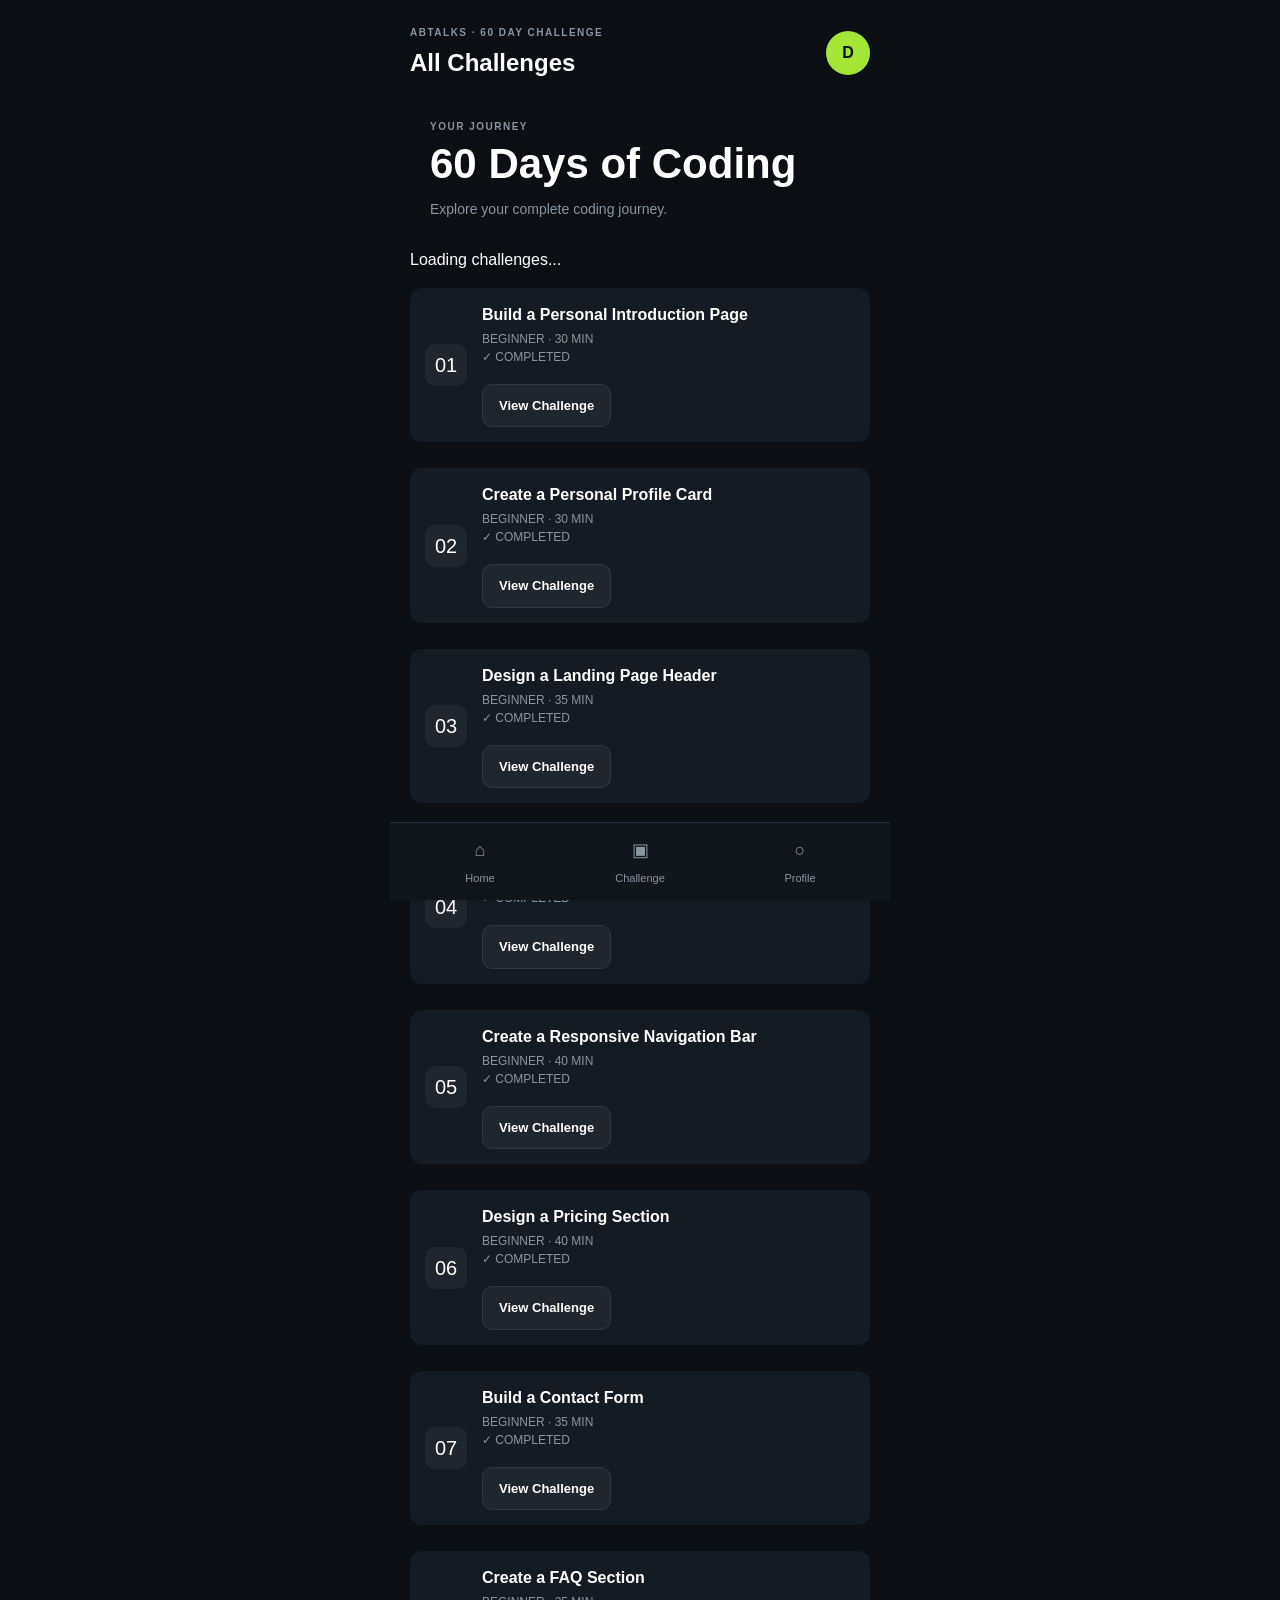
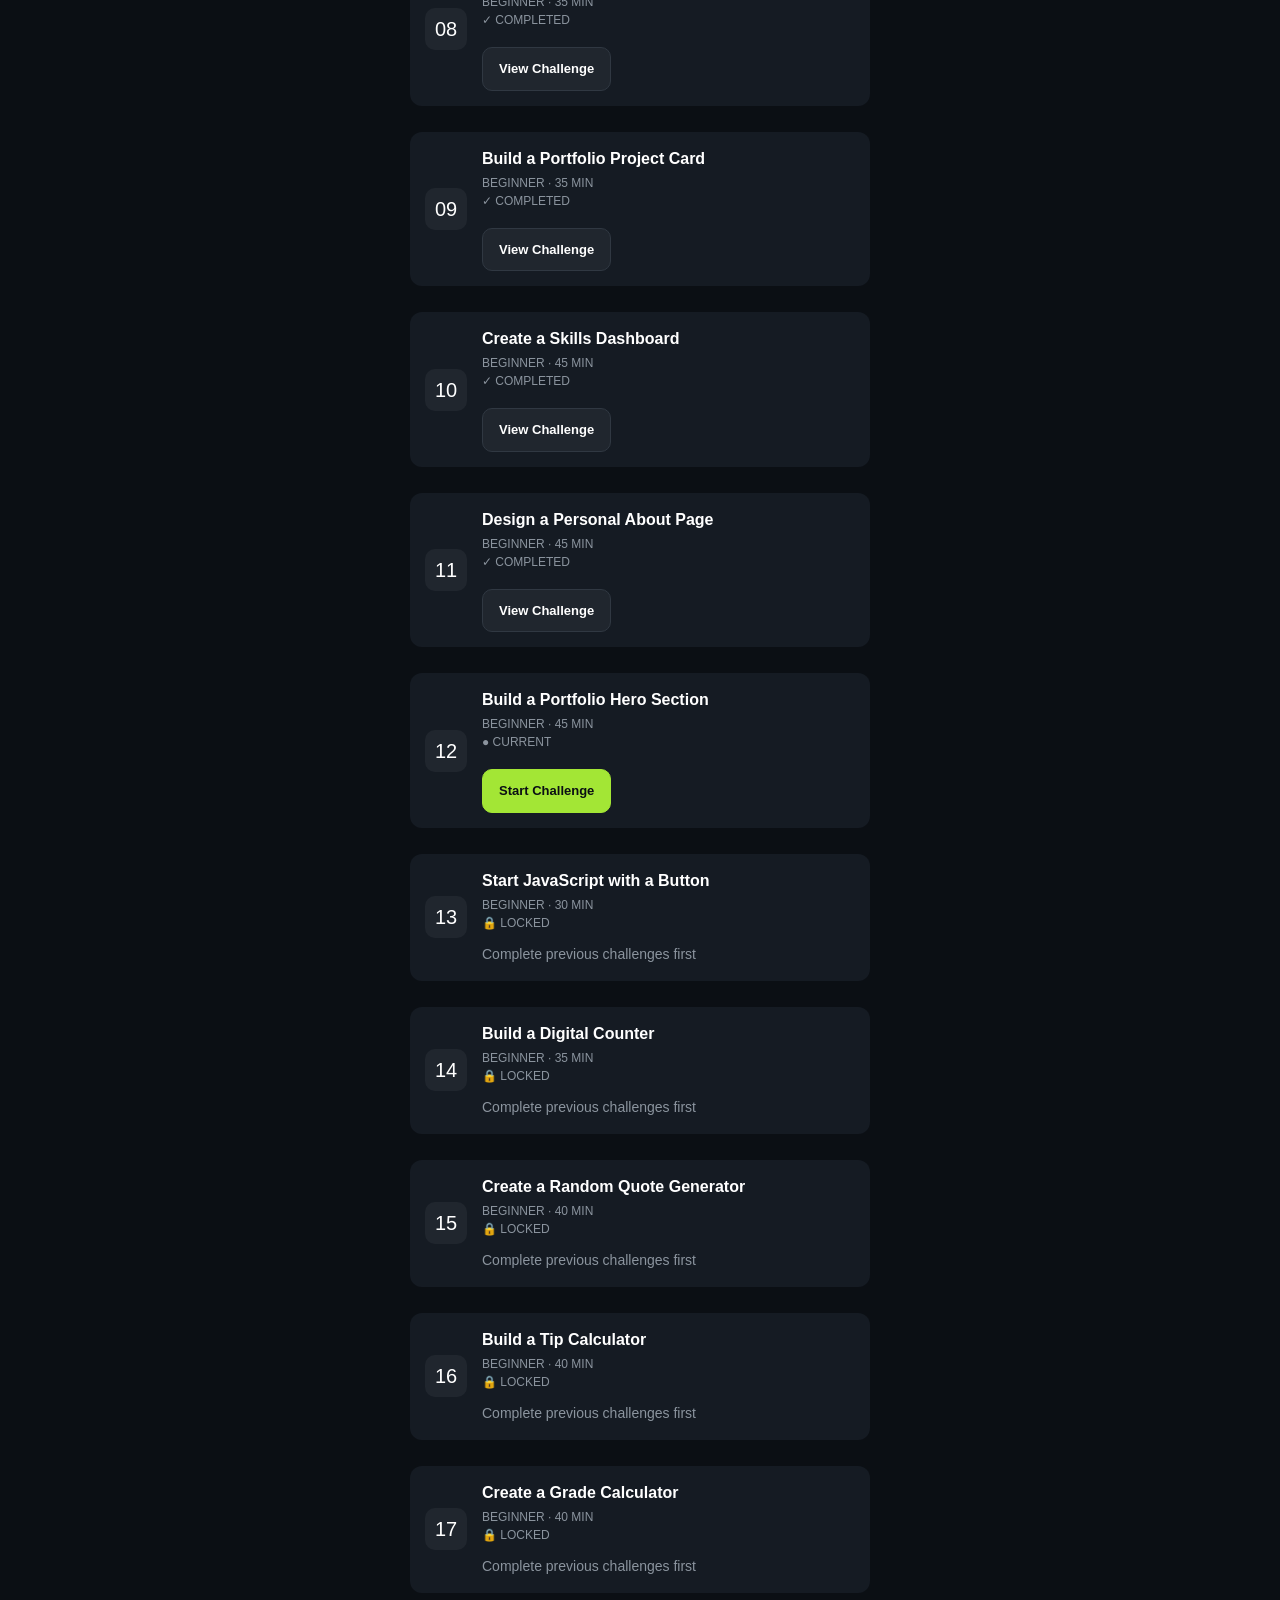
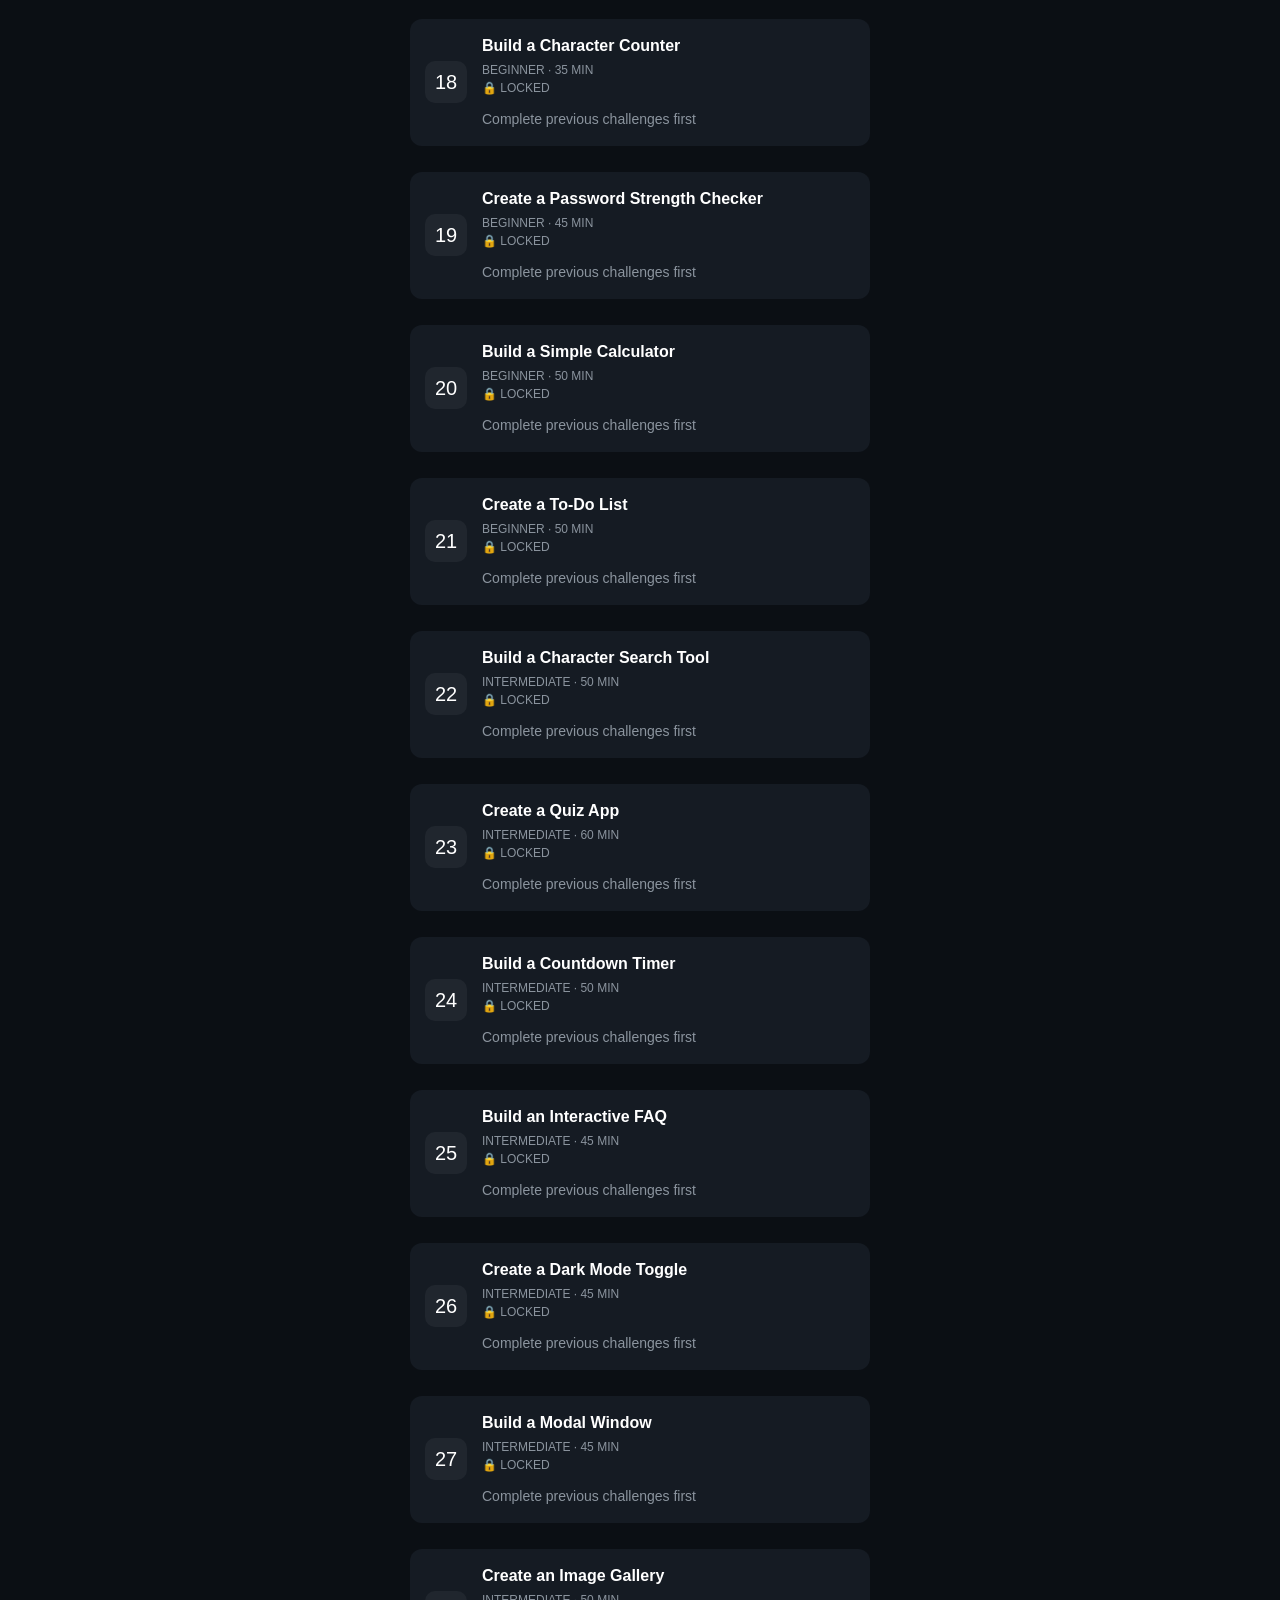
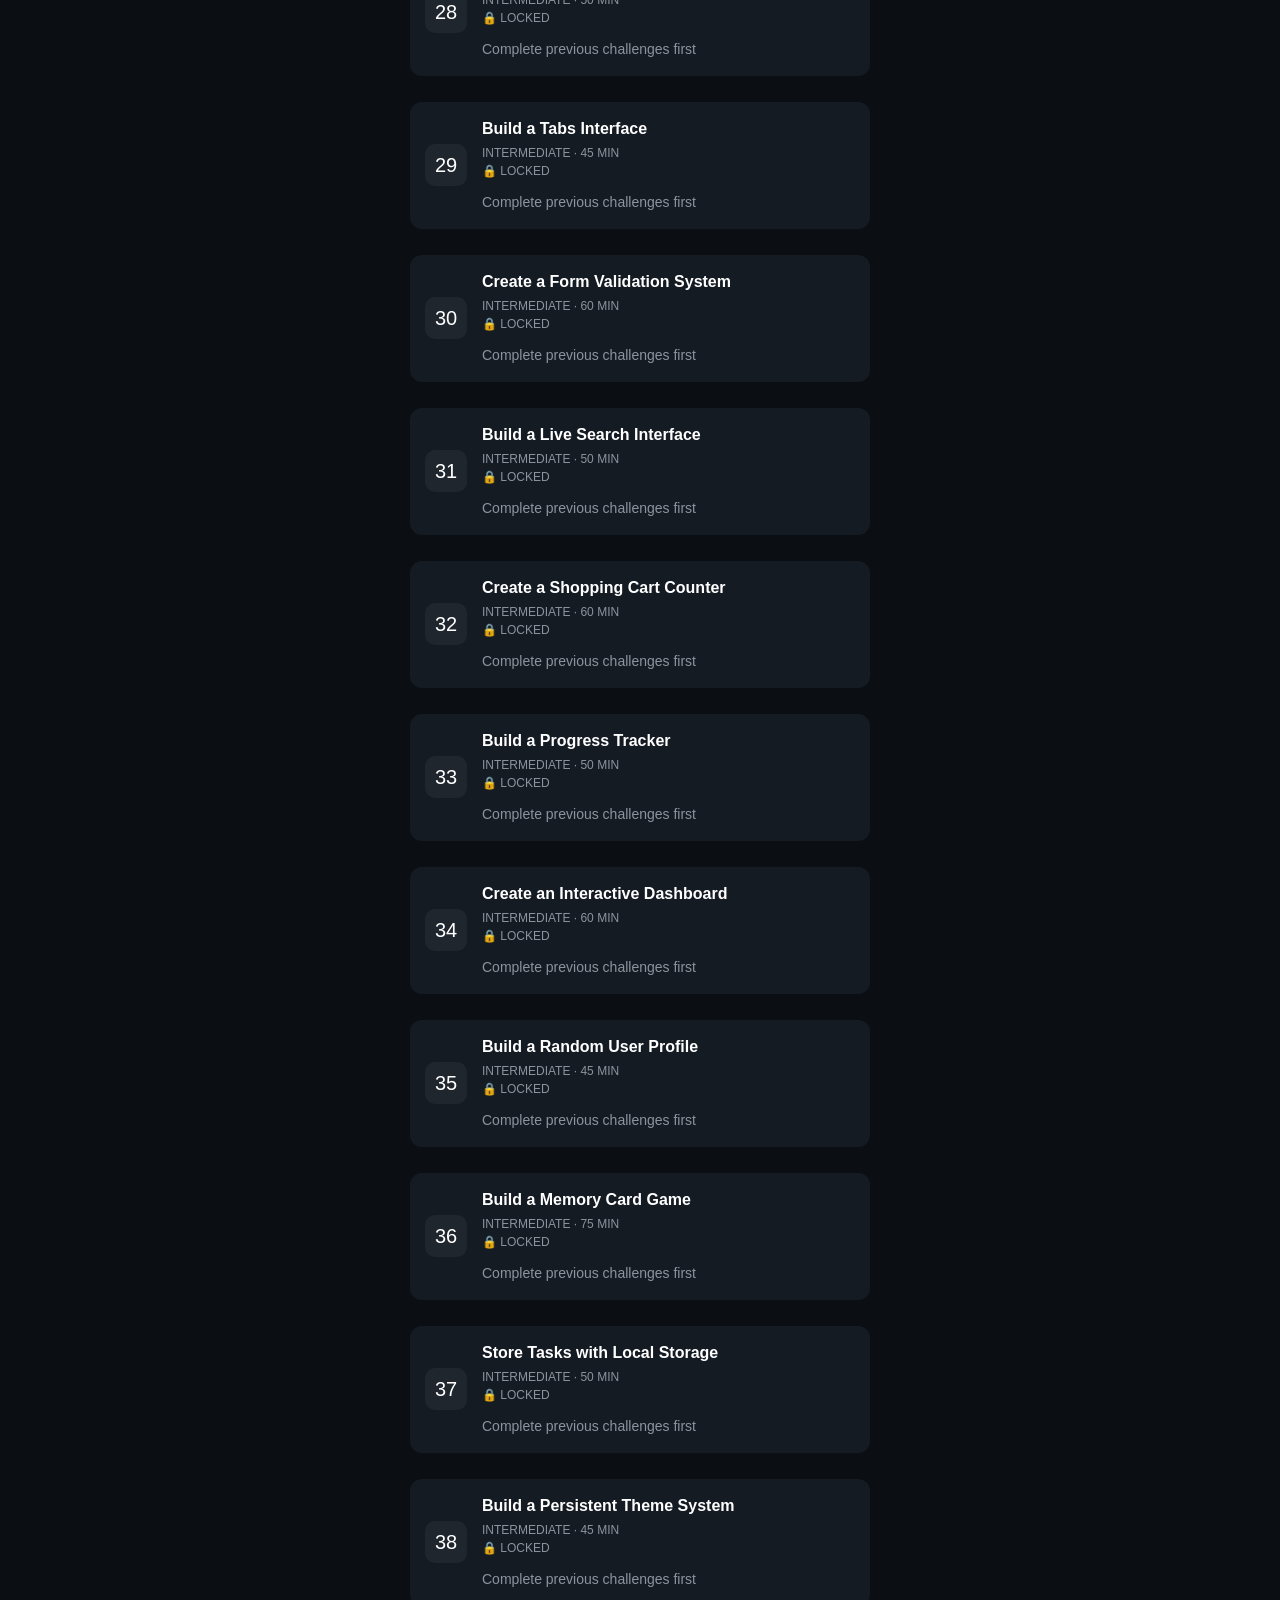
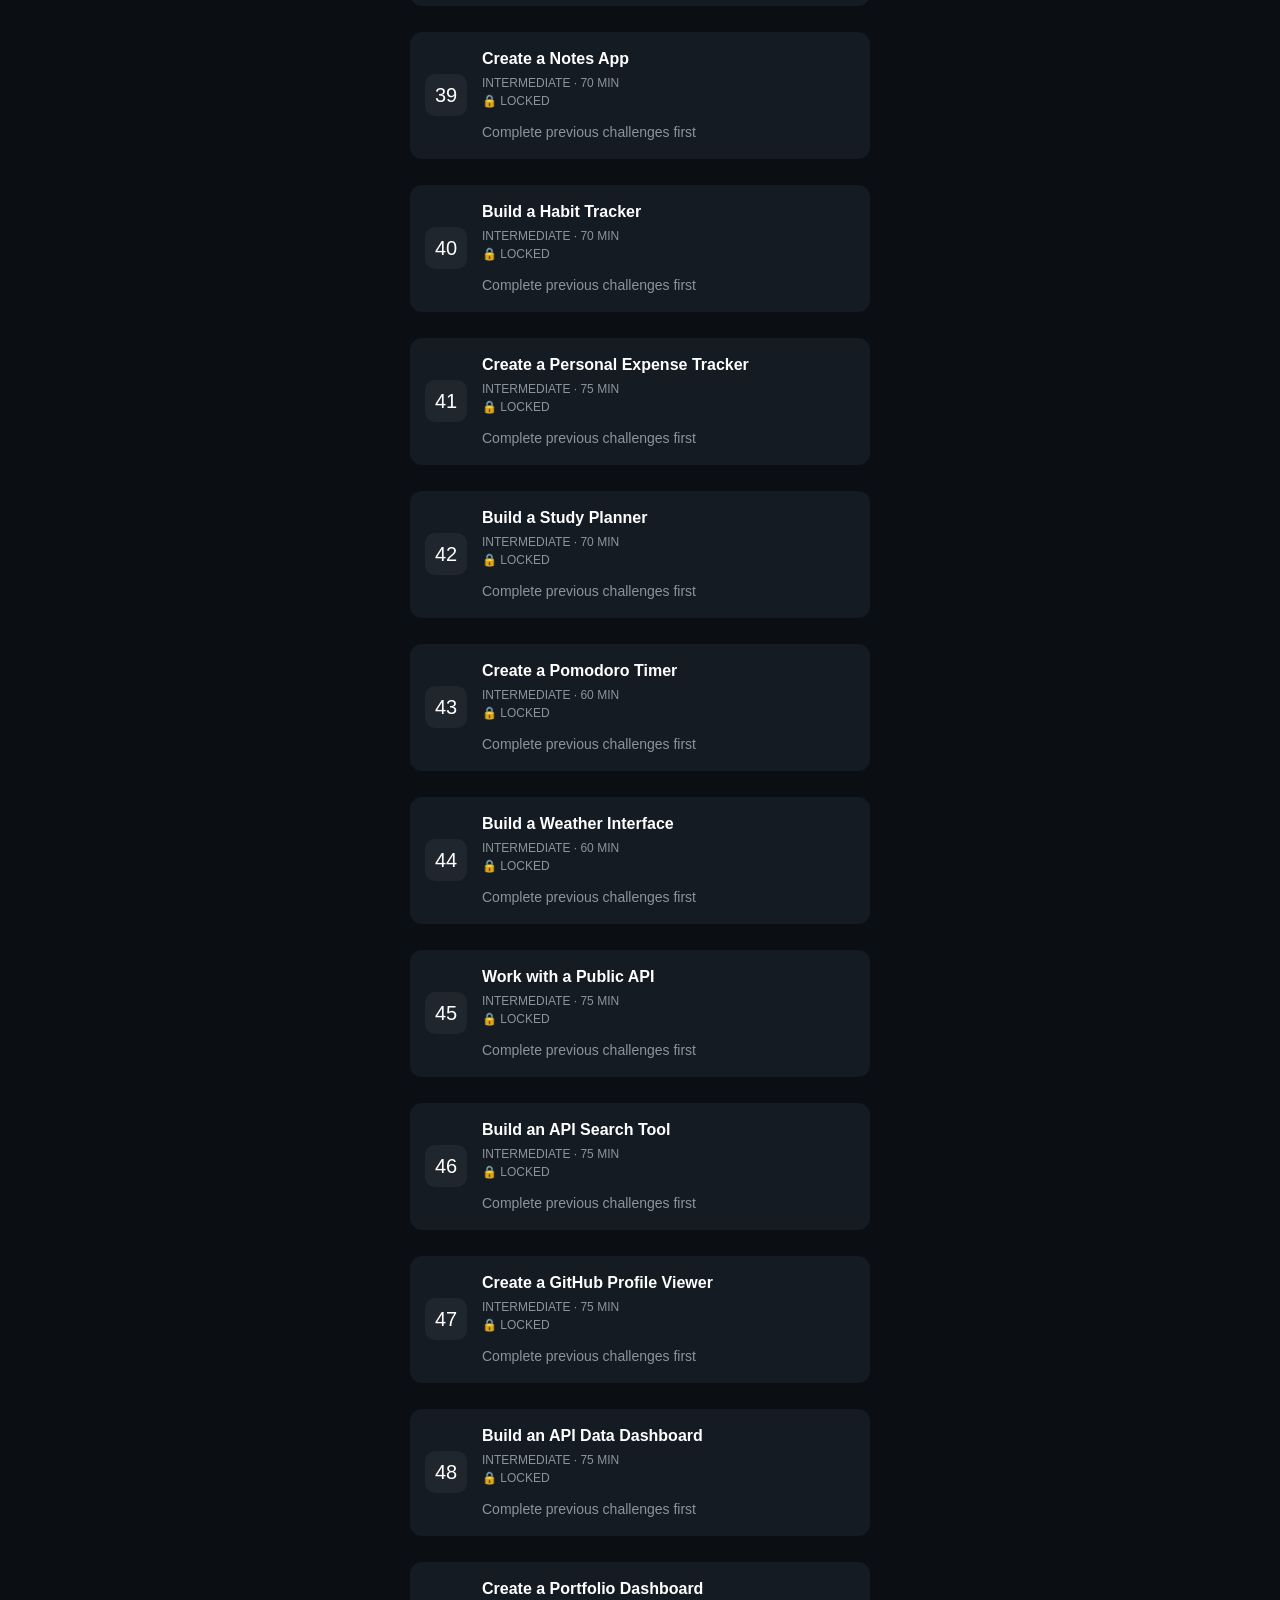
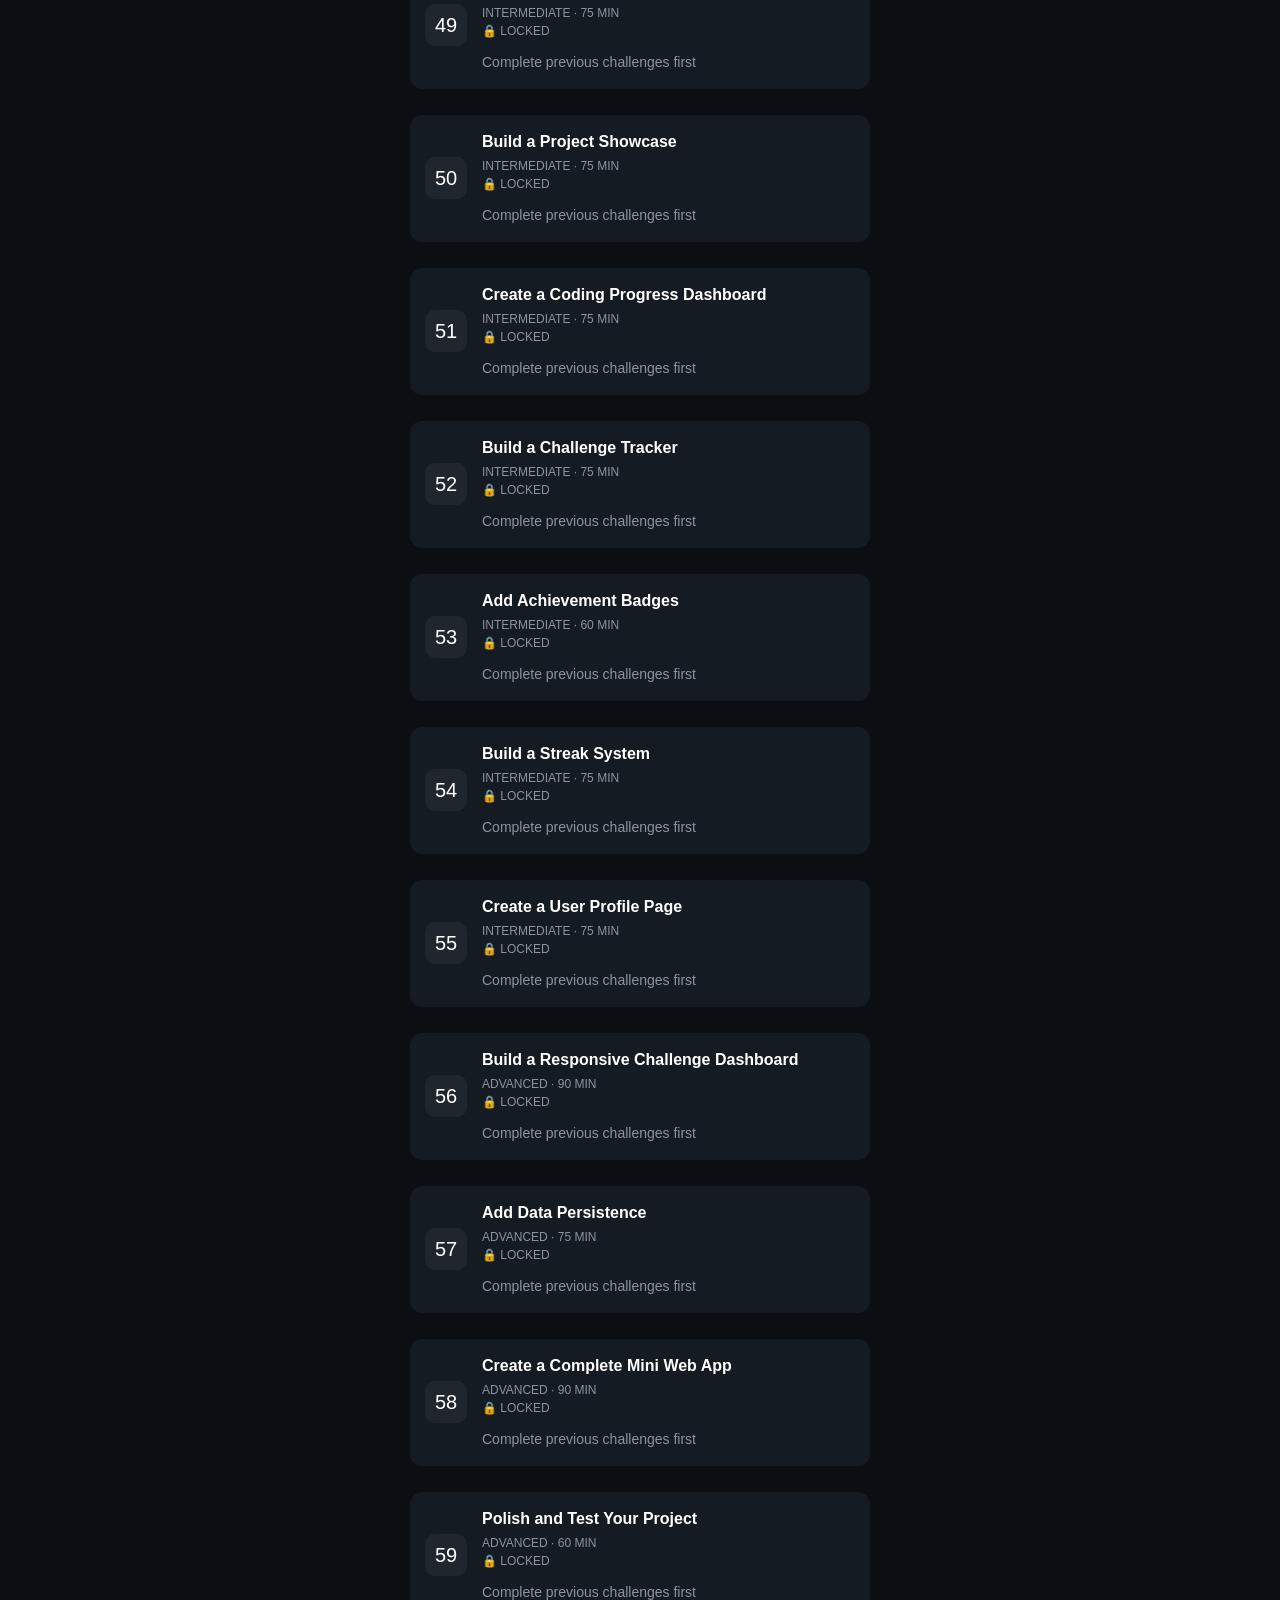
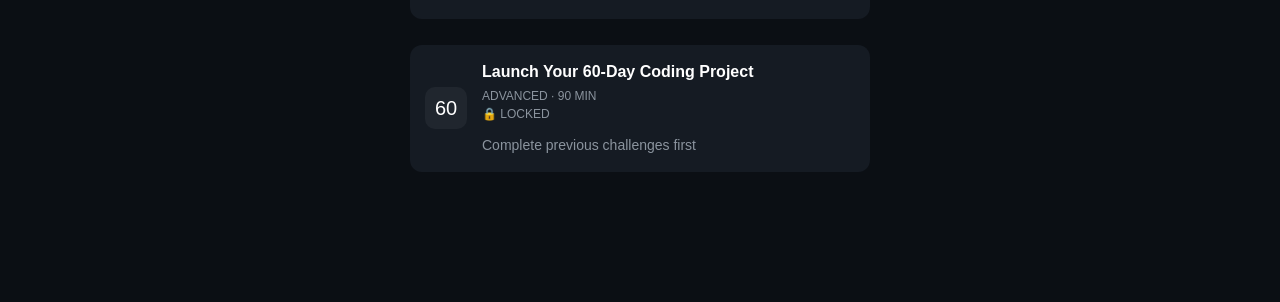
==== commit d0e3e8a2: "Clean up challenges.html formatting Removed unnecessary code block formatting from HTML." ====
--- a/challenges.html
+++ b/challenges.html
@@ -1,4 +1,3 @@
-```html
 <!DOCTYPE html>
 <html lang="en">
 
@@ -368,4 +367,3 @@
 </body>
 
 </html>
-```
